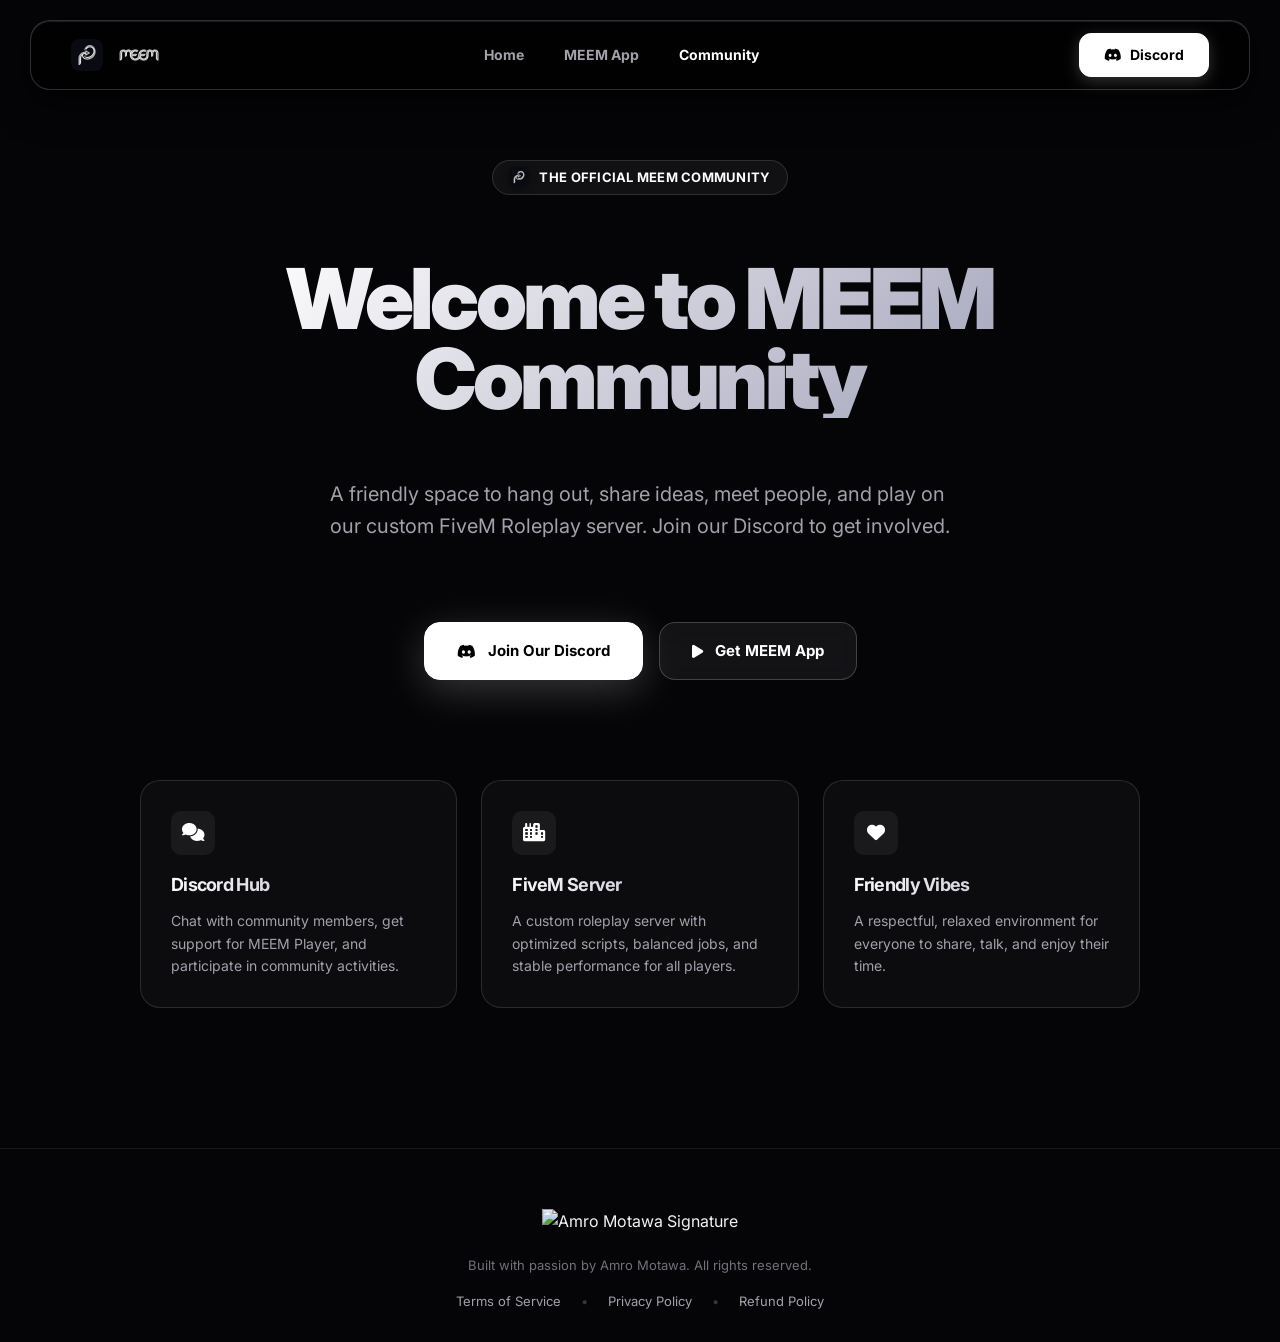
==== community/index.html @ ed381f03 "Update landing page: multi-page architecture, simplified app messaging, genuine VIP pricing, and hom" ====
﻿<!DOCTYPE html>
<html lang="en">
<head>
  <meta charset="UTF-8">
  <meta name="viewport" content="width=device-width, initial-scale=1.0">
  <title>MEEM Community — Discord & FiveM Server</title>
  <meta name="description" content="Official MEEM Community by Amro Motawa. Join our Discord server to connect, hang out, and play on our custom FiveM roleplay server.">
  <meta name="robots" content="index, follow">
  <link rel="canonical" href="https://meem.net/community/">

  <!-- Fonts & Icons -->
  <link rel="preconnect" href="https://fonts.googleapis.com">
  <link rel="preconnect" href="https://fonts.gstatic.com" crossorigin>
  <link href="https://fonts.googleapis.com/css2?family=Inter:wght@400;500;600;700;800;900&display=swap" rel="stylesheet">
  <link rel="stylesheet" href="https://cdnjs.cloudflare.com/ajax/libs/font-awesome/6.4.0/css/all.min.css">
  <link rel="icon" type="image/x-icon" href="../imgs/favicon.ico">
  <link rel="stylesheet" href="../style.css">
</head>
<body>

  

  <!-- Navigation Bar -->
  <nav class="main-nav">
    <div class="container nav-container">
      <div class="nav-brand" style="cursor: pointer;" onclick="window.location.href='../'">
        <img src="../imgs/appicon.png" alt="MEEM Logo" class="nav-logo">
        <img src="../imgs/MEEM.png" alt="MEEM" class="nav-brand-text-logo">
      </div>
      <div class="nav-links">
        <a href="../">Home</a>
        <a href="../player/">MEEM App</a>
        <a href="./" style="color: #ffffff;">Community</a>
      </div>
      <div class="nav-auth">
        <a href="https://discord.gg/" target="_blank" class="btn-nav-primary" style="text-decoration: none; display: inline-flex; align-items: center; gap: 8px;">
          <i class="fa-brands fa-discord"></i> Discord
        </a>
      </div>
    </div>
  </nav>

  <!-- Hero Section -->
  <section class="hero" style="padding: 160px 0 60px; text-align: center;">
    <div class="container hero-container" style="display: flex; flex-direction: column; align-items: center; justify-content: center;">
      <div class="app-badge" style="margin-bottom: 24px;">
        <img src="../imgs/appicon.png" alt="MEEM Logo" class="badge-icon">
        <span>THE OFFICIAL MEEM COMMUNITY</span>
      </div>
      <h1 class="hero-title" style="max-width: 800px; margin-bottom: 20px;">
        Welcome to MEEM Community
      </h1>
      <p class="hero-subtitle" style="max-width: 620px; margin-bottom: 40px;">
        A friendly space to hang out, share ideas, meet people, and play on our custom FiveM Roleplay server. Join our Discord to get involved.
      </p>

      <div style="display: flex; gap: 16px; justify-content: center; flex-wrap: wrap; margin-bottom: 60px;">
        <a href="https://discord.gg/" target="_blank" class="btn btn-primary" style="text-decoration: none; padding: 16px 32px; font-size: 15px;">
          <i class="fa-brands fa-discord"></i> Join Our Discord
        </a>
        <a href="../player/" class="btn btn-secondary" style="text-decoration: none; padding: 16px 32px; font-size: 15px; background: rgba(255,255,255,0.06); border: 1px solid rgba(255,255,255,0.2); color: #fff;">
          <i class="fa-solid fa-play"></i> Get MEEM App
        </a>
      </div>

      <!-- Feature Cards -->
      <div style="display: grid; grid-template-columns: repeat(auto-fit, minmax(280px, 1fr)); gap: 24px; width: 100%; max-width: 1000px; text-align: left;">
        
        <div style="background: rgba(255, 255, 255, 0.03); border: 1px solid rgba(255, 255, 255, 0.12); border-radius: 20px; padding: 30px;">
          <div style="width: 44px; height: 44px; border-radius: 10px; background: rgba(255,255,255,0.06); display: flex; align-items: center; justify-content: center; font-size: 18px; color: #fff; margin-bottom: 16px;">
            <i class="fa-solid fa-comments"></i>
          </div>
          <h3 style="font-size: 18px; font-weight: 700; color: #fff; margin-bottom: 10px;">Discord Hub</h3>
          <p style="font-size: 14px; color: #a1a1aa; line-height: 1.6;">
            Chat with community members, get support for MEEM Player, and participate in community activities.
          </p>
        </div>

        <div style="background: rgba(255, 255, 255, 0.03); border: 1px solid rgba(255, 255, 255, 0.12); border-radius: 20px; padding: 30px;">
          <div style="width: 44px; height: 44px; border-radius: 10px; background: rgba(255,255,255,0.06); display: flex; align-items: center; justify-content: center; font-size: 18px; color: #fff; margin-bottom: 16px;">
            <i class="fa-solid fa-city"></i>
          </div>
          <h3 style="font-size: 18px; font-weight: 700; color: #fff; margin-bottom: 10px;">FiveM Server</h3>
          <p style="font-size: 14px; color: #a1a1aa; line-height: 1.6;">
            A custom roleplay server with optimized scripts, balanced jobs, and stable performance for all players.
          </p>
        </div>

        <div style="background: rgba(255, 255, 255, 0.03); border: 1px solid rgba(255, 255, 255, 0.12); border-radius: 20px; padding: 30px;">
          <div style="width: 44px; height: 44px; border-radius: 10px; background: rgba(255,255,255,0.06); display: flex; align-items: center; justify-content: center; font-size: 18px; color: #fff; margin-bottom: 16px;">
            <i class="fa-solid fa-heart"></i>
          </div>
          <h3 style="font-size: 18px; font-weight: 700; color: #fff; margin-bottom: 10px;">Friendly Vibes</h3>
          <p style="font-size: 14px; color: #a1a1aa; line-height: 1.6;">
            A respectful, relaxed environment for everyone to share, talk, and enjoy their time.
          </p>
        </div>

      </div>
    </div>
  </section>

  <!-- Footer -->
  <footer style="margin-top: 80px; padding: 60px 0 30px; border-top: 1px solid rgba(255,255,255,0.08); text-align: center;">
    <div class="container">
      <img src="../imgs/signature_w.png" alt="Amro Motawa Signature" class="footer-signature" style="height: 95px; opacity: 0.95; margin-bottom: 20px;">
      <p class="copyright" style="font-size: 13px; color: var(--text-muted);">Built with passion by Amro Motawa. All rights reserved.</p>
      <div style="margin-top: 15px; display: flex; justify-content: center; gap: 20px; font-size: 13px; flex-wrap: wrap;">
        <a href="../terms/" style="color: var(--text-secondary); text-decoration: none;">Terms of Service</a>
        <span style="color: rgba(255,255,255,0.2);">•</span>
        <a href="../privacy/" style="color: var(--text-secondary); text-decoration: none;">Privacy Policy</a>
        <span style="color: rgba(255,255,255,0.2);">•</span>
        <a href="../refund/" style="color: var(--text-secondary); text-decoration: none;">Refund Policy</a>
      </div>
    </div>
  </footer>

</body>
</html>
---- style.css ----
:root {
  --font-main: -apple-system, BlinkMacSystemFont, 'Segoe UI', Roboto, 'Inter', Helvetica, Arial, sans-serif;
  --bg-dark: #050508;
  --bg-surface: #0d0d14;
  --accent: #ffffff;
  --accent-secondary: #ffffff;
  --text-primary: #ffffff;
  --text-secondary: #a1a1aa;
  --text-muted: #71717a;
  --glass: rgba(255, 255, 255, 0.035);
  --glass-border: rgba(255, 255, 255, 0.12);
  --radius-lg: 24px;
  --transition-smooth: all 0.5s cubic-bezier(0.16, 1, 0.3, 1);
  --nav-height: 80px;
}

html {
  scroll-behavior: smooth;
}

* {
  margin: 0;
  padding: 0;
  box-sizing: border-box;
  -webkit-font-smoothing: antialiased;
}

body {
  background-color: var(--bg-dark);
  color: var(--text-primary);
  font-family: var(--font-main);
  overflow-x: hidden;
  line-height: 1.6;
}

/* ═══ Navigation ═══ */
.main-nav {
  position: fixed;
  top: 20px;
  left: 50%;
  transform: translateX(-50%);
  width: calc(100% - 60px);
  max-width: 1400px;
  height: 70px;
  z-index: 1000;
  background: rgba(0, 0, 0, 0.7);
  backdrop-filter: blur(25px);
  -webkit-backdrop-filter: blur(25px);
  border: 1px solid rgba(255, 255, 255, 0.18);
  border-radius: 20px;
  box-shadow: 0 10px 40px rgba(0, 0, 0, 0.8), inset 0 1px 0 rgba(255, 255, 255, 0.1);
  transition: var(--transition-smooth);
}

.nav-container {
  height: 100%;
  display: flex;
  align-items: center;
  justify-content: space-between;
  padding: 0 25px;
  width: 100%;
}

.nav-brand {
  display: flex;
  align-items: center;
  gap: 12px;
  font-weight: 900;
  font-size: 20px;
  letter-spacing: -0.02em;
  cursor: pointer;
}

.nav-brand span {
  background: linear-gradient(135deg, #fff 0%, #a1a1aa 100%);
  -webkit-background-clip: text;
  background-clip: text;
  -webkit-text-fill-color: transparent;
}

.nav-logo {
  height: 32px;
  width: 32px;
  border-radius: 8px;
  box-shadow: 0 4px 10px rgba(0, 0, 0, 0.3);
}

.nav-brand-text-logo {
  height: 48px;
  width: auto;
  object-fit: contain;
  display: block;
}

.nav-links {
  display: flex;
  gap: 40px;
}

.nav-links a {
  text-decoration: none;
  color: var(--text-secondary);
  font-size: 14px;
  font-weight: 700;
  transition: var(--transition-smooth);
  position: relative;
}

.nav-links a:hover {
  color: #fff;
}

.nav-links a::after {
  content: '';
  position: absolute;
  bottom: -6px;
  left: 50%;
  width: 0;
  height: 2px;
  background: var(--accent-secondary);
  transition: var(--transition-smooth);
  border-radius: 2px;
  transform: translateX(-50%);
}

.nav-links a:hover::after {
  width: 20px;
}

.btn-nav-primary {
  background: #ffffff;
  color: #000000;
  padding: 10px 24px;
  border-radius: 12px;
  border: 1.5px solid #ffffff;
  text-decoration: none;
  font-size: 14px;
  font-weight: 700;
  cursor: pointer;
  transition: var(--transition-smooth);
  box-shadow: 0 4px 15px rgba(255, 255, 255, 0.2);
}

.btn-nav-primary:hover {
  background: #f4f4f5;
  transform: translateY(-2px);
  box-shadow: 0 8px 25px rgba(255, 255, 255, 0.35);
}

/* ═══ Ambient Glow & Glassmorphism ═══ */
@keyframes pulseGlow {
  0%, 100% { opacity: 0.18; transform: scale(1); }
  50% { opacity: 0.35; transform: scale(1.05); }
}

.ambient-glow { display: none !important;
  position: absolute;
  border-radius: 9999px;
  filter: blur(100px);
  pointer-events: none;
  animation: pulseGlow 8s ease-in-out infinite;
}

.background-canvas {
  position: fixed;
  top: 0;
  left: 0;
  width: 100%;
  height: 100%;
  z-index: -1;
  overflow: hidden;
  background: var(--bg-dark);
  pointer-events: none;
}

.glass-panel {
  background: rgba(255, 255, 255, 0.035);
  backdrop-filter: blur(24px);
  -webkit-backdrop-filter: blur(24px);
  border: 1px solid rgba(255, 255, 255, 0.12);
}

.glass-panel-heavy {
  background: rgba(13, 13, 20, 0.85);
  backdrop-filter: blur(30px);
  -webkit-backdrop-filter: blur(30px);
  border: 1px solid rgba(255, 255, 255, 0.18);
}

/* ═══ Typography & Shared ═══ */
h1, h2, h3 {
  font-weight: 800;
  letter-spacing: -0.04em;
  background: linear-gradient(135deg, #fff 0%, #a0a0b8 100%);
  -webkit-background-clip: text;
  background-clip: text;
  -webkit-text-fill-color: transparent;
}

.container {
  max-width: 1600px;
  margin: 0 auto;
  padding: 0 40px;
}

/* ═══ Hero Section ═══ */
.hero {
  min-height: auto;
  display: flex;
  align-items: center;
  justify-content: center;
  padding: 160px 0 80px 0;
  position: relative;
  overflow: hidden; /* Prevent horizontal overflow from enlarged mockup */
}

.hero-container {
  display: flex;
  align-items: center;
  gap: 40px;
  width: 100%;
}

.hero-content {
  flex: 1;
  z-index: 10;
  display: flex;
  flex-direction: column;
  align-items: flex-start;
  text-align: left;
  max-width: 720px;
  padding: 0;
}

.hero-title {
  font-size: 84px;
  line-height: 0.95;
  margin-bottom: 24px;
  font-weight: 900;
}

.hero-subtitle {
  font-size: 20px;
  color: var(--text-secondary);
  max-width: 550px;
  margin-bottom: 48px;
  font-weight: 400;
  text-align: left;
}

.hero-visual {
  flex: 1.2;
  position: relative;
  z-index: 10;
  display: block;
}

.hero-actions {
  display: flex;
  gap: 20px;
  flex-wrap: wrap;
  justify-content: flex-start;
}

.app-badge {
  display: inline-flex;
  align-items: center;
  gap: 10px;
  background: rgba(255, 255, 255, 0.05);
  border: 1px solid var(--glass-border);
  padding: 6px 16px;
  border-radius: 100px;
  font-size: 13px;
  font-weight: 700;
  letter-spacing: 0.02em;
  margin-bottom: 30px;
  color: var(--accent);
  text-transform: uppercase;
  transition: var(--transition-smooth);
}

.badge-icon {
  width: 20px;
  height: 20px;
  border-radius: 5px;
  box-shadow: 0 2px 8px rgba(0, 0, 0, 0.4);
}

.app-badge:hover {
  background: rgba(255, 255, 255, 0.06);
  border-color: var(--accent);
}




.hero-actions {
  display: flex;
  gap: 20px;
  flex-wrap: wrap;
}

.btn {
  display: inline-flex;
  align-items: center;
  gap: 12px;
  padding: 18px 36px;
  border-radius: 16px;
  font-weight: 700;
  text-decoration: none;
  transition: var(--transition-smooth);
  font-size: 16px;
  cursor: pointer;
}

.btn-primary {
  background: #ffffff;
  color: #000000;
  border: 1.5px solid #ffffff;
  box-shadow: 0 10px 40px rgba(255, 255, 255, 0.2);
  position: relative;
  overflow: hidden;
}

.btn-primary::after {
  content: '';
  position: absolute;
  top: 0; left: -100%; width: 100%; height: 100%;
  background: linear-gradient(90deg, transparent, rgba(0,0,0,0.1), transparent);
  transition: 0.5s;
}

.btn-primary:hover::after {
  left: 100%;
}

.btn-primary:hover {
  transform: translateY(-5px);
  box-shadow: 0 15px 50px rgba(255, 255, 255, 0.35);
  background: #f4f4f5;
  color: #000000;
}

.btn-secondary {
  background: rgba(255, 255, 255, 0.04);
  border: 1px solid rgba(255, 255, 255, 0.25);
  color: #ffffff;
  backdrop-filter: blur(10px);
}

.btn-secondary:hover {
  background: rgba(255, 255, 255, 0.12);
  border-color: rgba(255, 255, 255, 0.4);
  transform: translateY(-5px);
}

.hero-visual {
  flex: 1.2;
  position: relative;
  display: flex;
  justify-content: flex-end;
  perspective: 2000px;
}

/* Place the visual (screenshot) on the left while keeping text centered */
.hero-visual {
  position: relative;
  left: auto;
  top: auto;
  transform: none;
  width: 100%;
  max-width: 900px;
  display: block;
  margin: 0 auto;
  pointer-events: auto;
  z-index: 6;
}

.dashboard-showcase {
  pointer-events: auto; /* re-enable interactions on the actual showcase */
}

.hero-img-wrap {
  position: relative;
  width: 100%;
  display: flex;
  justify-content: flex-end;
  animation: heroSlideIn 1.2s cubic-bezier(0.16, 1, 0.3, 1) forwards;
}

@keyframes heroSlideIn {
  from { opacity: 0; transform: translateX(100px); }
  to { opacity: 1; transform: translateX(0); }
}

/* ═══ Shimmer & Glow Animations ═══ */
@keyframes shimmer {
  0% { transform: translateX(-100%) rotate(30deg); }
  100% { transform: translateX(200%) rotate(30deg); }
}

/* ═══ Dashboard Showcase ═══ */
.dashboard-showcase {
  position: relative;
  width: 100%;
  max-width: 900px;
  margin: 0 auto;
  z-index: 6;
  animation: heroSlideIn 1.2s cubic-bezier(0.16, 1, 0.3, 1) forwards;
}

.showcase-screen {
  max-width: 100%;
  width: 100%;
  z-index: 4; /* ensure the image sits behind text */
}

.showcase-glow { display: none !important;
  position: absolute;
  top: 10%; left: 15%; width: 70%; height: 70%;
  background: radial-gradient(circle, rgba(255, 255, 255, 0.12) 0%, rgba(255, 255, 255, 0.03) 60%, transparent 100%);
  filter: blur(60px);
  z-index: 1;
  pointer-events: none;
  animation: glowPulse 4s infinite alternate;
}

.showcase-screen {
  position: relative;
  z-index: 5;
  transform: perspective(2000px) rotateY(-16deg) rotateX(5deg) rotateZ(1deg);
  transform-style: preserve-3d;
  border-radius: 16px;
  border: 1px solid rgba(255, 255, 255, 0.2);
  box-shadow: 0 30px 80px rgba(0,0,0,0.9), 0 0 40px rgba(255, 255, 255, 0.1);
  background: #000;
  transition: transform 0.5s ease, box-shadow 0.5s ease;
  overflow: hidden;
}

.dashboard-showcase:hover .showcase-screen {
  transform: perspective(2000px) rotateY(-8deg) rotateX(3deg) rotateZ(0.5deg);
  box-shadow: 0 30px 90px rgba(0,0,0,0.95), 0 0 60px rgba(255, 255, 255, 0.18);
}

.app-screenshot {
  width: 100%;
  height: auto;
  display: block;
  filter: brightness(0.95);
}

.screen-reflection {
  position: absolute;
  top: 0; left: 0; right: 0; bottom: 0;
  background: linear-gradient(135deg, rgba(255,255,255,0.15) 0%, rgba(255,255,255,0.02) 40%, transparent 60%);
  pointer-events: none;
}

.floating-panel {
  position: absolute;
  background: rgba(10, 10, 10, 0.75);
  backdrop-filter: blur(20px);
  -webkit-backdrop-filter: blur(20px);
  border: 1px solid rgba(255,255,255,0.18);
  padding: 12px 18px;
  border-radius: 14px;
  box-shadow: 0 15px 35px rgba(0,0,0,0.6);
  display: flex;
  align-items: center;
  gap: 12px;
  z-index: 20;
  animation: float-slow 6s infinite alternate;
  transition: all 0.3s cubic-bezier(0.16, 1, 0.3, 1);
}

.panel-left-1 { top: 10%; left: -12%; animation-delay: 0s; }
.panel-left-2 { top: 40%; left: -16%; animation-delay: -2s; }
.panel-left-3 { top: 70%; left: -12%; animation-delay: -4s; }

.panel-right-1 { top: 10%; right: -12%; animation-delay: -1s; }
.panel-right-2 { top: 40%; right: -16%; animation-delay: -3s; }
.panel-right-3 { top: 70%; right: -12%; animation-delay: -5s; }

.floating-panel:hover {
  background: rgba(15, 15, 15, 0.9);
  border-color: var(--accent);
  transform: translateY(-5px) scale(1.03);
  box-shadow: 0 20px 45px rgba(0,0,0,0.7), 0 0 15px rgba(255, 255, 255, 0.2);
  z-index: 30;
}

.panel-icon {
  width: 36px;
  height: 36px;
  border-radius: 8px;
  display: flex;
  align-items: center;
  justify-content: center;
  background: rgba(255, 255, 255, 0.1);
  color: var(--accent);
  font-size: 16px;
}

.icon-vault { background: rgba(239, 68, 68, 0.15); color: #f87171; }
.icon-trakt { background: rgba(236, 72, 153, 0.15); color: #f472b6; }
.icon-download { background: rgba(34, 197, 94, 0.15); color: #4ade80; }

.panel-info { display: flex; flex-direction: column; gap: 2px; }
.panel-title { font-size: 9px; font-weight: 800; color: var(--text-secondary); text-transform: uppercase; letter-spacing: 0.08em; }
.panel-status { font-size: 13px; font-weight: 700; color: #fff; white-space: nowrap; display: flex; align-items: center; gap: 6px; }

.status-active { color: #4ade80; }

.pulse-dot {
  width: 8px;
  height: 8px;
  border-radius: 50%;
  background: #4ade80;
  box-shadow: 0 0 8px #4ade80;
  animation: dotPulse 1.5s infinite alternate;
}

@keyframes float-slow {
  0% { transform: translateY(0); }
  100% { transform: translateY(-12px); }
}

@keyframes dotPulse {
  0% { opacity: 0.6; }
  100% { opacity: 1; transform: scale(1.1); }
}

@keyframes glowPulse {
  0% { opacity: 0.4; transform: scale(0.95); }
  100% { opacity: 0.6; transform: scale(1.05); }
}

/* ═══ Features Section ═══ */
.features {
  padding: 80px 0 100px;
  position: relative;
}

.section-header {
  text-align: center;
  margin-bottom: 60px;
}

.section-title {
  font-size: 48px;
  margin-bottom: 16px;
}

.section-desc {
  font-size: 18px;
  color: var(--text-secondary);
  max-width: 700px;
  margin: 0 auto;
}

.features-grid {
  display: grid;
  grid-template-columns: repeat(auto-fill, minmax(280px, 1fr));
  gap: 20px;
}

.feature-card {
  background: var(--bg-surface);
  border: 1px solid var(--glass-border);
  padding: 24px;
  border-radius: 18px;
  transition: opacity 0.2s ease-out, transform 0.25s ease, background 0.3s ease, border-color 0.3s ease, box-shadow 0.3s ease;
  position: relative;
  overflow: hidden;
  display: flex;
  flex-direction: column;
  height: 100%;
  
  /* Driven by Javascript scroll position */
  opacity: var(--scroll-ratio, 0);
  transform: translateY(calc((1 - var(--scroll-ratio, 0)) * 40px)) scale(calc(0.96 + var(--scroll-ratio, 0) * 0.04));
}

.feature-card:hover {
  background: rgba(255, 255, 255, 0.05);
  border-color: rgba(255, 255, 255, 0.35);
  box-shadow: 0 10px 30px rgba(0, 0, 0, 0.6), 0 0 20px rgba(255, 255, 255, 0.08);
  transform: translateY(-6px) scale(1.01) !important;
}

.feature-icon {
  width: 48px;
  height: 48px;
  background: rgba(255, 255, 255, 0.08);
  border: 1px solid rgba(255, 255, 255, 0.15);
  border-radius: 12px;
  display: flex;
  align-items: center;
  justify-content: center;
  margin-bottom: 16px;
  color: #ffffff;
  font-size: 20px;
  transition: var(--transition-smooth);
}

.feature-card:hover .feature-icon {
  background: #ffffff;
  color: #000000;
  border-color: #ffffff;
  transform: scale(1.08) rotate(4deg);
  box-shadow: 0 4px 15px rgba(255, 255, 255, 0.3);
}

.feature-tag {
  display: inline-block;
  font-size: 11px;
  font-weight: 700;
  color: #ffffff;
  background: rgba(255, 255, 255, 0.08);
  padding: 3px 10px;
  border-radius: 100px;
  margin-bottom: 12px;
  width: fit-content;
  border: 1px solid rgba(255, 255, 255, 0.15);
  text-transform: uppercase;
  letter-spacing: 0.04em;
}

.feature-title {
  font-size: 18px;
  font-weight: 800;
  margin-bottom: 8px;
}

.feature-text {
  color: var(--text-secondary);
  font-size: 14px;
  line-height: 1.55;
  flex: 1;
}

.feature-list {
  list-style: none;
  margin-top: 14px;
}

.feature-list li {
  display: flex;
  align-items: center;
  gap: 8px;
  margin-bottom: 6px;
  font-size: 13px;
  color: var(--text-secondary);
}

.feature-list li::before {
  content: '✓';
  color: var(--accent);
  font-weight: bold;
}

/* ═══ Footer ═══ */
footer {
  padding: 60px 0;
  border-top: 1px solid var(--glass-border);
  text-align: center;
}

.footer-signature {
  height: 100px;
  width: auto;
  margin-bottom: 20px;
  opacity: 0.92;
  transition: opacity 0.3s ease, transform 0.3s ease;
  filter: brightness(1);
}

.footer-signature:hover {
  opacity: 1;
  transform: scale(1.04);
}


.copyright {
  font-size: 14px;
  color: var(--text-muted);
}

/* ═══ Mobile Responsive ═══ */
@media (max-width: 1024px) {
  .hero { padding-top: 100px; text-align: center; }
  .hero-container { flex-direction: column; gap: 40px; }
  .hero-content { order: 1; display: flex; flex-direction: column; align-items: center; }
  .hero-title { font-size: 52px; margin-bottom: 20px; }
  .hero-subtitle { margin: 0 auto 32px; font-size: 18px; }
  .hero-actions { justify-content: center; gap: 16px; width: 100%; max-width: 400px; }
  .btn { width: 100%; justify-content: center; padding: 16px 24px; }
  
  .hero-visual { display: flex; justify-content: center; width: 100%; max-width: 650px; margin: 0 auto; order: 2; position: relative; }
  
  .dashboard-showcase { max-width: 650px; margin: 0 auto; }
  .showcase-screen { transform: none !important; border-radius: 12px; }
  .showcase-glow { display: none !important; top: 5%; left: 5%; width: 90%; height: 90%; }
  .panels-left, .panels-right { display: contents; }
  .floating-panels-container { display: grid; grid-template-columns: repeat(2, 1fr); gap: 15px; margin-top: 30px; width: 100%; }
  .floating-panel { position: static !important; animation: none !important; background: rgba(255, 255, 255, 0.03); border: 1px solid var(--glass-border); justify-content: flex-start; }
  .floating-panel:hover { transform: translateY(-3px); }
}

@media (max-width: 768px) {
  .main-nav {
    width: calc(100% - 30px);
    top: 10px;
    height: 60px;
    border-radius: 16px;
  }
  .nav-container {
    padding: 0 15px;
  }
  .nav-brand {
    font-size: 17px;
    gap: 8px;
  }
  .nav-logo {
    height: 26px;
    width: 26px;
  }
  .nav-links {
    display: none !important;
  }
  .btn-nav-primary {
    padding: 8px 16px;
    font-size: 13px;
  }
  .container { padding: 0 20px; }
  .hero { padding-top: 100px; }
  .hero-title { font-size: 40px; line-height: 1.1; }
  .hero-subtitle { font-size: 16px; margin-bottom: 30px; }
  
  .section-header { margin-bottom: 40px; }
  .section-title { font-size: 28px; }
  .section-desc { font-size: 15px; }
  
  .features { padding: 80px 0; }
  .features-grid { grid-template-columns: 1fr; gap: 20px; }
  .feature-card { padding: 30px 20px; }
  
  
  
  .footer-logo { height: 110px; }
  
  .admin-container {
    grid-template-columns: 1fr;
    gap: 20px;
  }
  .admin-sidebar {
    border-right: none;
    border-bottom: 1px solid var(--glass-border);
    padding-right: 0;
    padding-bottom: 15px;
    flex-direction: row;
    overflow-x: auto;
  }
  .admin-nav-btn {
    white-space: nowrap;
  }
  .admin-grid-layout {
    grid-template-columns: 1fr !important;
  }
}

@media (max-width: 480px) {
  .hero-title { font-size: 32px; }
  .btn { padding: 14px 20px; font-size: 15px; }
  .floating-panels-container { grid-template-columns: 1fr; gap: 10px; }
  .nav-username { display: none; }
  .nav-profile-badge { padding: 4px; background: transparent; border-color: transparent; }
}


/* ═══ Navbar Auth and Branding Extensions ═══ */
.nav-auth {
  display: flex;
  align-items: center;
  gap: 15px;
}
.nav-user-email {
  font-size: 14px;
  color: var(--text-secondary);
  font-weight: 600;
  max-width: 180px;
  overflow: hidden;
  text-overflow: ellipsis;
  white-space: nowrap;
}
.btn-nav-secondary {
  background: rgba(255, 255, 255, 0.05);
  border: 1px solid var(--glass-border);
  color: #fff;
  padding: 10px 20px;
  border-radius: 12px;
  text-decoration: none;
  font-size: 14px;
  font-weight: 600;
  transition: var(--transition-smooth);
}
.btn-nav-secondary:hover {
  background: rgba(255, 255, 255, 0.1);
  transform: translateY(-2px);
}

/* ═══ Auth Modal Overlay & Card ═══ */
.auth-overlay {
  position: fixed;
  top: 0; left: 0; width: 100%; height: 100%;
  background: rgba(0, 0, 0, 0.85);
  z-index: 9999999;
  display: flex;
  align-items: center;
  justify-content: center;
  padding: 20px;
  animation: fadeIn 0.25s cubic-bezier(0.16, 1, 0.3, 1) forwards;
}
.auth-card {
  background: var(--bg-surface);
  border: 1px solid var(--glass-border);
  width: 100%;
  max-width: 450px;
  border-radius: var(--radius-lg);
  padding: 40px;
  box-shadow: 0 40px 100px rgba(0,0,0,0.8);
  position: relative;
  overflow: hidden;
  animation: scaleIn 0.4s cubic-bezier(0.16, 1, 0.3, 1) forwards;
}
.auth-close-btn {
  position: absolute;
  top: 25px; right: 25px;
  background: none; border: none;
  color: var(--text-secondary);
  font-size: 20px;
  cursor: pointer;
  transition: var(--transition-smooth);
}
.auth-close-btn:hover {
  color: #fff;
  transform: rotate(90deg);
}
.auth-brand {
  text-align: center;
  margin-bottom: 30px;
}
.auth-logo {
  width: 50px; height: 50px;
  background: var(--accent);
  color: #fff;
  border-radius: 14px;
  display: inline-flex;
  align-items: center;
  justify-content: center;
  font-size: 20px;
  margin-bottom: 15px;
  box-shadow: 0 8px 25px rgba(99, 102, 241, 0.3);
}
.auth-title {
  font-size: 24px;
  margin-bottom: 8px;
  color: #fff;
  background: none;
  -webkit-text-fill-color: initial;
}
.auth-subtitle {
  font-size: 14px;
  color: var(--text-secondary);
  line-height: 1.5;
}
.auth-tabs {
  display: flex;
  background: rgba(255, 255, 255, 0.03);
  border: 1px solid var(--glass-border);
  padding: 4px;
  border-radius: 12px;
  margin-bottom: 25px;
}
.auth-tab {
  flex: 1;
  background: none; border: none;
  color: var(--text-secondary);
  padding: 10px;
  border-radius: 8px;
  font-weight: 700;
  font-size: 14px;
  cursor: pointer;
  transition: var(--transition-smooth);
}
.auth-tab.active {
  background: #ffffff;
  color: #000000;
  box-shadow: 0 4px 15px rgba(255, 255, 255, 0.2);
}
.auth-field {
  margin-bottom: 20px;
}
.auth-label {
  display: block;
  font-size: 13px;
  color: var(--text-secondary);
  margin-bottom: 8px;
  font-weight: 600;
  text-align: left;
}
.auth-input-wrap {
  position: relative;
}
.auth-input-wrap i {
  position: absolute;
  left: 15px; top: 50%;
  transform: translateY(-50%);
  color: var(--text-muted);
  font-size: 15px;
}
.auth-input {
  width: 100%;
  background: rgba(255,255,255,0.03);
  border: 1px solid var(--glass-border);
  color: #fff;
  padding: 14px 15px 14px 45px;
  border-radius: 12px;
  outline: none;
  font-size: 15px;
  transition: var(--transition-smooth);
}
.auth-input:focus {
  border-color: #ffffff;
  background: rgba(255,255,255,0.06);
  box-shadow: 0 0 15px rgba(255, 255, 255, 0.15);
}
.auth-submit {
  width: 100%;
  background: #ffffff;
  color: #000000;
  border: 1.5px solid #ffffff;
  padding: 16px;
  border-radius: 12px;
  font-weight: 700;
  font-size: 15px;
  cursor: pointer;
  box-shadow: 0 8px 25px rgba(255, 255, 255, 0.2);
  transition: var(--transition-smooth);
  display: flex;
  align-items: center;
  justify-content: center;
  gap: 10px;
}
.auth-submit:hover {
  background: #f4f4f5;
  transform: translateY(-2px);
  box-shadow: 0 12px 30px rgba(255, 255, 255, 0.35);
}
.oauth-btn {
  flex: 1;
  padding: 14px;
  border-radius: 12px;
  font-weight: 700;
  font-size: 14px;
  cursor: pointer;
  display: flex;
  align-items: center;
  justify-content: center;
  gap: 10px;
  transition: var(--transition-smooth);
}
.oauth-google {
  background: #ffffff;
  color: #000000;
  border: 1.5px solid #ffffff;
  box-shadow: 0 4px 15px rgba(255, 255, 255, 0.15);
}
.oauth-google:hover {
  background: #f4f4f5;
  transform: translateY(-2px);
  box-shadow: 0 8px 25px rgba(255, 255, 255, 0.25);
}
.oauth-discord {
  background: rgba(255, 255, 255, 0.06);
  color: #ffffff;
  border: 1px solid rgba(255, 255, 255, 0.2);
}
.oauth-discord:hover {
  background: rgba(255, 255, 255, 0.12);
  border-color: rgba(255, 255, 255, 0.4);
  transform: translateY(-2px);
}
.btn-auth-back {
  width: 100%;
  margin-top: 15px;
  padding: 14px;
  border-radius: 12px;
  background: transparent;
  border: 1px solid rgba(255, 255, 255, 0.2);
  color: var(--text-secondary);
  font-weight: 600;
  font-size: 14px;
  cursor: pointer;
  transition: var(--transition-smooth);
}
.btn-auth-back:hover {
  background: rgba(255, 255, 255, 0.08);
  color: #ffffff;
  border-color: rgba(255, 255, 255, 0.4);
}
.auth-submit:disabled {
  opacity: 0.6;
  cursor: not-allowed;
  transform: none !important;
}
.auth-msg {
  font-size: 13px;
  text-align: center;
  margin-top: 15px;
  padding: 10px;
  border-radius: 8px;
  display: none;
}
.auth-msg.visible {
  display: block;
}
.auth-msg.error {
  background: rgba(239, 68, 68, 0.1);
  border: 1px solid rgba(239, 68, 68, 0.2);
  color: #fca5a5;
}
.auth-msg.success {
  background: rgba(34, 197, 94, 0.1);
  border: 1px solid rgba(34, 197, 94, 0.2);
  color: #bbf7d0;
}
.auth-spinner {
  width: 16px; height: 16px;
  border: 2px solid rgba(255,255,255,0.3);
  border-top-color: #fff;
  border-radius: 50%;
  animation: spin 0.8s infinite linear;
}

@keyframes spin {
  to { transform: rotate(360deg); }
}
@keyframes fadeIn {
  from { opacity: 0; }
  to { opacity: 1; }
}
@keyframes scaleIn {
  from { opacity: 0; transform: scale(0.95); }
  to { opacity: 1; transform: scale(1); }
}

/* ═══ Addons Section ═══ */
.addons-section {
  padding: 120px 0;
}
.addons-grid {
  display: grid;
  grid-template-columns: repeat(auto-fill, minmax(360px, 1fr));
  gap: 30px;
}
.addon-card {
  background: var(--bg-surface);
  border: 1px solid var(--glass-border);
  padding: 30px;
  border-radius: var(--radius-lg);
  transition: var(--transition-smooth);
  display: flex;
  flex-direction: column;
  height: 100%;
}
.addon-card:hover {
  background: rgba(255, 255, 255, 0.05);
  border-color: var(--accent);
  transform: translateY(-8px);
}
.addon-header {
  display: flex;
  gap: 20px;
  align-items: center;
  margin-bottom: 20px;
}
.addon-logo {
  width: 60px; height: 60px;
  border-radius: 12px;
  object-fit: cover;
  background: rgba(255,255,255,0.03);
  border: 1px solid var(--glass-border);
}
.addon-title-wrap {
  flex: 1;
  text-align: left;
}
.addon-name {
  font-size: 20px;
  font-weight: 800;
  color: #fff;
  margin-bottom: 4px;
}
.addon-badge {
  display: inline-block;
  font-size: 11px;
  font-weight: 700;
  background: rgba(255, 255, 255, 0.1);
  color: #ffffff;
  padding: 2px 8px;
  border-radius: 100px;
  text-transform: uppercase;
  border: 1px solid rgba(255, 255, 255, 0.15);
}
.addon-desc {
  color: var(--text-secondary);
  font-size: 14px;
  line-height: 1.6;
  flex: 1;
  margin-bottom: 25px;
  text-align: left;
  overflow-wrap: break-word;
  word-break: break-word;
}
.addon-actions {
  display: flex;
  gap: 10px;
}
.addon-btn {
  flex: 1;
  padding: 12px;
  border-radius: 10px;
  font-weight: 700;
  font-size: 14px;
  text-decoration: none;
  display: flex;
  align-items: center;
  justify-content: center;
  gap: 8px;
  cursor: pointer;
  transition: var(--transition-smooth);
}
.addon-btn-primary {
  background: #ffffff;
  color: #000000;
  border: 1.5px solid #ffffff;
}
.addon-btn-primary:hover {
  background: #f4f4f5;
  box-shadow: 0 4px 15px rgba(255, 255, 255, 0.25);
}
.addon-btn-secondary {
  background: rgba(255,255,255,0.03);
  border: 1px solid var(--glass-border);
  color: #fff;
}
.addon-btn-secondary:hover {
  background: rgba(255,255,255,0.08);
}

/* ═══ Admin Panel Section ═══ */
.admin-panel {
  padding: 120px 0;
}
.admin-container {
  display: grid;
  grid-template-columns: 280px 1fr;
  gap: 40px;
  background: rgba(10, 10, 10, 0.7);
  border: 1px solid var(--glass-border);
  border-radius: var(--radius-lg);
  padding: 30px;
  backdrop-filter: blur(10px);
  -webkit-backdrop-filter: blur(10px);
}
.admin-sidebar {
  display: flex;
  flex-direction: column;
  gap: 10px;
  border-right: 1px solid var(--glass-border);
  padding-right: 20px;
}
.admin-nav-btn {
  background: none; border: none;
  color: var(--text-secondary);
  padding: 14px 20px;
  border-radius: 12px;
  font-weight: 700;
  font-size: 15px;
  text-align: left;
  cursor: pointer;
  display: flex;
  align-items: center;
  gap: 12px;
  transition: var(--transition-smooth);
}
.admin-nav-btn:hover {
  background: rgba(255, 255, 255, 0.05);
  color: #fff;
}
.admin-nav-btn.active {
  background: rgba(255, 255, 255, 0.1);
  color: #ffffff;
  border: 1px solid rgba(255, 255, 255, 0.25);
}
.admin-copy-btn {
  color: #ffffff !important;
  border: 1px dashed rgba(255, 255, 255, 0.3) !important;
  background: rgba(255, 255, 255, 0.05) !important;
  margin-top: 15px;
}
.admin-copy-btn:hover {
  background: rgba(255, 255, 255, 0.12) !important;
  color: #ffffff !important;
  border-color: rgba(255, 255, 255, 0.6) !important;
}
.admin-copy-btn.copied {
  color: #10b981 !important;
  border-color: #10b981 !important;
  background: rgba(16, 185, 129, 0.1) !important;
}
.admin-content {
  flex: 1;
}
.admin-tab-content {
  display: none;
}
.admin-tab-content.active {
  display: block;
}
.admin-card {
  background: rgba(255, 255, 255, 0.01);
  border: 1px solid var(--glass-border);
  border-radius: 16px;
  padding: 30px;
  height: 100%;
}
.admin-table {
  width: 100%;
  border-collapse: collapse;
  text-align: left;
}
.admin-table th {
  font-size: 13px;
  color: var(--text-secondary);
  text-transform: uppercase;
  letter-spacing: 0.5px;
  padding: 15px 20px;
  border-bottom: 1px solid var(--glass-border);
  font-weight: 700;
}
.admin-table td {
  padding: 15px 20px;
  border-bottom: 1px solid rgba(255,255,255,0.03);
  font-size: 14px;
}
.admin-table tbody tr:hover {
  background: rgba(255,255,255,0.01);
}
.table-responsive {
  width: 100%;
  overflow-x: auto;
}
.badge-status {
  display: inline-block;
  padding: 4px 10px;
  border-radius: 100px;
  font-size: 11px;
  font-weight: 700;
  text-transform: uppercase;
}
.badge-status.active {
  background: rgba(34, 197, 94, 0.15);
  color: #4ade80;
}
.badge-status.expired {
  background: rgba(234, 179, 8, 0.15);
  color: #facc15;
}
.badge-status.banned {
  background: rgba(239, 68, 68, 0.15);
  color: #f87171;
}
.btn-table-action {
  background: rgba(255, 255, 255, 0.03);
  border: 1px solid var(--glass-border);
  color: #fff;
  padding: 6px 12px;
  border-radius: 8px;
  font-size: 13px;
  font-weight: 600;
  cursor: pointer;
  margin-right: 5px;
  transition: var(--transition-smooth);
}
.btn-table-action:hover {
  background: rgba(255, 255, 255, 0.08);
}
.btn-table-action.ban-btn {
  border-color: rgba(239, 68, 68, 0.2);
  color: #f87171;
}
.btn-table-action.ban-btn:hover {
  background: rgba(239, 68, 68, 0.1);
}
.admin-addons-item {
  display: flex;
  align-items: center;
  gap: 15px;
  padding: 15px;
  background: rgba(255,255,255,0.02);
  border: 1px solid var(--glass-border);
  border-radius: 12px;
  transition: var(--transition-smooth);
}
.admin-addons-item:hover {
  background: rgba(255,255,255,0.04);
}
.admin-addons-item img {
  width: 45px; height: 45px;
  border-radius: 8px;
  object-fit: cover;
  border: 1px solid var(--glass-border);
}
.admin-addons-info {
  flex: 1;
  text-align: left;
}
.admin-addons-name {
  font-size: 15px;
  font-weight: 700;
  color: #fff;
  margin-bottom: 2px;
}
.admin-addons-url {
  font-size: 12px;
  color: var(--text-muted);
  word-break: break-all;
}
.admin-addons-delete {
  background: rgba(239, 68, 68, 0.1);
  border: 1px solid rgba(239, 68, 68, 0.15);
  color: #fca5a5;
  width: 35px; height: 35px;
  border-radius: 8px;
  display: flex;
  align-items: center;
  justify-content: center;
  cursor: pointer;
  transition: var(--transition-smooth);
}
.admin-addons-delete:hover {
  background: rgba(239, 68, 68, 0.2);
  color: #fff;
}

/* Toast System */
.toast-msg {
  background: rgba(15, 15, 19, 0.9);
  border: 1px solid var(--glass-border);
  color: #fff;
  padding: 16px 24px;
  border-radius: 16px;
  box-shadow: 0 20px 40px rgba(0,0,0,0.5);
  display: flex;
  align-items: center;
  gap: 12px;
  pointer-events: auto;
  min-width: 300px;
  transform: translateY(20px);
  opacity: 0;
  transition: all 0.4s cubic-bezier(0.16, 1, 0.3, 1);
}
.toast-msg.show {
  transform: translateY(0);
  opacity: 1;
}
.toast-icon {
  font-size: 16px;
}
.toast-msg.success { border-color: rgba(34, 197, 94, 0.3); }
.toast-msg.success .toast-icon { color: #4ade80; }
.toast-msg.error { border-color: rgba(239, 68, 68, 0.3); }
.toast-msg.error .toast-icon { color: #f87171; }

/* ═══ User Profile Badge and Dropdown ═══ */
.nav-profile-badge {
  position: relative;
  display: flex;
  align-items: center;
  gap: 10px;
  padding: 6px 14px;
  background: rgba(255, 255, 255, 0.04);
  border: 1px solid rgba(255, 255, 255, 0.08);
  border-radius: 50px;
  cursor: pointer;
  transition: all 0.3s ease;
  user-select: none;
}

.nav-profile-badge:hover {
  background: rgba(255, 255, 255, 0.08);
  border-color: rgba(255, 255, 255, 0.15);
  box-shadow: 0 4px 20px rgba(0, 0, 0, 0.2);
}

.nav-avatar {
  width: 32px;
  height: 32px;
  border-radius: 50%;
  object-fit: cover;
  border: 2px solid #ffffff;
  box-shadow: 0 0 10px rgba(255, 255, 255, 0.3);
}

.nav-username {
  font-size: 14px;
  color: var(--text-primary);
  font-weight: 700;
  max-width: 120px;
  overflow: hidden;
  text-overflow: ellipsis;
  white-space: nowrap;
}

.nav-dropdown-icon {
  font-size: 10px;
  color: var(--text-secondary);
  transition: transform 0.3s ease;
}

.nav-profile-badge.active .nav-dropdown-icon {
  transform: rotate(180deg);
}

.nav-dropdown {
  position: absolute;
  top: calc(100% + 10px);
  right: 0;
  width: 240px;
  background: rgba(10, 10, 10, 0.9);
  backdrop-filter: blur(25px);
  -webkit-backdrop-filter: blur(25px);
  border: 1px solid rgba(255, 255, 255, 0.18);
  border-radius: 16px;
  box-shadow: 0 10px 30px rgba(0, 0, 0, 0.8), inset 0 1px 0 rgba(255, 255, 255, 0.08);
  padding: 8px;
  display: flex;
  flex-direction: column;
  gap: 4px;
  opacity: 0;
  transform: translateY(-10px) scale(0.95);
  pointer-events: none;
  transition: all 0.3s cubic-bezier(0.16, 1, 0.3, 1);
  z-index: 1100;
}

.nav-dropdown.active {
  opacity: 1;
  transform: translateY(0) scale(1);
  pointer-events: auto;
}

.dropdown-header {
  padding: 12px 14px;
  display: flex;
  flex-direction: column;
}

.dropdown-name {
  font-size: 15px;
  font-weight: 700;
  color: var(--text-primary);
}

.dropdown-email {
  font-size: 12px;
  color: var(--text-secondary);
  margin-top: 2px;
  word-break: break-all;
}

.dropdown-divider {
  height: 1px;
  background: rgba(255, 255, 255, 0.08);
  margin: 6px 0;
}

.dropdown-item {
  display: flex;
  align-items: center;
  gap: 12px;
  padding: 10px 14px;
  color: var(--text-secondary);
  text-decoration: none;
  font-size: 14px;
  font-weight: 600;
  border-radius: 10px;
  border: none;
  background: transparent;
  text-align: left;
  cursor: pointer;
  width: 100%;
  transition: all 0.2s ease;
}

.dropdown-item i {
  font-size: 14px;
  width: 18px;
  text-align: center;
}

.dropdown-item:hover {
  background: rgba(255, 255, 255, 0.05);
  color: #fff;
}

.dropdown-item.logout-btn {
  color: #ef4444;
}

.dropdown-item.logout-btn:hover {
  background: rgba(239, 68, 68, 0.1);
  color: #fca5a5;
}

/* ═══ Showcase Screen Overlays & Views ═══ */
.screen-view {
  position: relative;
  width: 100%;
  height: 100%;
}

.screen-overlay {
  position: absolute;
  top: 0; left: 0; width: 100%; height: 100%;
  display: flex;
  align-items: center;
  justify-content: center;
  background: rgba(0, 0, 0, 0.6);
  animation: fadeIn 0.4s ease forwards;
  z-index: 8;
}

.overlay-card {
  background: rgba(10, 10, 10, 0.85);
  backdrop-filter: blur(25px);
  -webkit-backdrop-filter: blur(25px);
  border: 1px solid rgba(255, 255, 255, 0.18);
  border-radius: 16px;
  box-shadow: 0 20px 50px rgba(0, 0, 0, 0.8);
  padding: 24px;
  width: 90%;
  max-width: 320px;
  color: #fff;
  animation: scaleIn 0.3s cubic-bezier(0.16, 1, 0.3, 1) forwards;
}

/* Addons Overlay Card */
.addons-overlay-card .overlay-header {
  display: flex;
  align-items: center;
  gap: 10px;
  font-size: 15px;
  font-weight: 700;
  margin-bottom: 15px;
  border-bottom: 1px solid rgba(255, 255, 255, 0.08);
  padding-bottom: 10px;
}

.addons-overlay-card .overlay-header i {
  color: var(--accent);
}

.addons-overlay-card .overlay-body {
  display: flex;
  flex-direction: column;
  gap: 8px;
}

.addons-overlay-card .overlay-item {
  display: flex;
  align-items: center;
  justify-content: space-between;
  background: rgba(255, 255, 255, 0.03);
  padding: 8px 12px;
  border-radius: 8px;
  font-size: 13px;
  font-weight: 600;
  border: 1px solid rgba(255, 255, 255, 0.05);
}

.badge {
  font-size: 10px;
  font-weight: 800;
  padding: 3px 8px;
  border-radius: 100px;
  text-transform: uppercase;
  letter-spacing: 0.05em;
}
.badge-green { background: rgba(34, 197, 94, 0.15); color: #4ade80; border: 1px solid rgba(34, 197, 94, 0.2); }
.badge-purple { background: rgba(255, 255, 255, 0.15); color: #ffffff; border: 1px solid rgba(255, 255, 255, 0.25); }
.badge-blue { background: rgba(59, 130, 246, 0.15); color: #60a5fa; border: 1px solid rgba(59, 130, 246, 0.2); }

/* Vault Overlay Card */
.vault-overlay-card {
  text-align: center;
}

.vault-overlay-card .lock-icon-wrap {
  width: 50px;
  height: 50px;
  border-radius: 50%;
  background: rgba(239, 68, 68, 0.1);
  border: 1px solid rgba(239, 68, 68, 0.2);
  color: #ef4444;
  display: flex;
  align-items: center;
  justify-content: center;
  font-size: 20px;
  margin: 0 auto 12px;
}

.vault-overlay-card h4 {
  font-size: 16px;
  font-weight: 700;
  margin-bottom: 4px;
}

.vault-overlay-card p {
  font-size: 12px;
  color: var(--text-secondary);
  margin-bottom: 16px;
}

.vault-overlay-card .pin-dots {
  display: flex;
  justify-content: center;
  gap: 12px;
  margin-bottom: 20px;
}

.vault-overlay-card .pin-dots .dot {
  width: 12px;
  height: 12px;
  border-radius: 50%;
  border: 1.5px solid rgba(255, 255, 255, 0.3);
  transition: all 0.2s ease;
}

.vault-overlay-card .pin-dots .dot.filled {
  background: #fff;
  border-color: #fff;
  box-shadow: 0 0 8px #fff;
}

.vault-overlay-card .pin-pad-grid {
  display: grid;
  grid-template-columns: repeat(3, 1fr);
  gap: 8px;
  max-width: 180px;
  margin: 0 auto;
}

.vault-overlay-card .pin-pad-grid span {
  width: 40px;
  height: 40px;
  border-radius: 50%;
  background: rgba(255, 255, 255, 0.03);
  border: 1px solid rgba(255, 255, 255, 0.05);
  display: flex;
  align-items: center;
  justify-content: center;
  font-size: 14px;
  font-weight: 700;
  cursor: pointer;
  transition: all 0.2s ease;
}

.vault-overlay-card .pin-pad-grid span:hover {
  background: rgba(255, 255, 255, 0.1);
  border-color: rgba(255, 255, 255, 0.2);
}

/* Trakt Overlay Card */
.trakt-overlay-card .overlay-header {
  display: flex;
  align-items: center;
  gap: 10px;
  font-size: 15px;
  font-weight: 700;
  margin-bottom: 15px;
  border-bottom: 1px solid rgba(255, 255, 255, 0.08);
  padding-bottom: 10px;
}

.trakt-overlay-card .overlay-header i {
  color: #ec4899;
}

.trakt-stats {
  display: grid;
  grid-template-columns: 1fr 1fr;
  gap: 15px;
  margin-bottom: 15px;
}

.stat-box {
  background: rgba(255, 255, 255, 0.02);
  border: 1px solid rgba(255, 255, 255, 0.04);
  padding: 10px;
  border-radius: 10px;
  text-align: center;
}

.stat-val {
  display: block;
  font-size: 20px;
  font-weight: 800;
  color: #fff;
}

.stat-lbl {
  font-size: 10px;
  color: var(--text-secondary);
  font-weight: 600;
}

.sync-progress-bar {
  height: 6px;
  background: rgba(255, 255, 255, 0.08);
  border-radius: 10px;
  overflow: hidden;
  margin-bottom: 12px;
}

.progress-fill {
  height: 100%;
  background: #ffffff;
  border-radius: 10px;
}

.sync-status-msg {
  font-size: 12px;
  font-weight: 700;
  color: #4ade80;
  display: flex;
  align-items: center;
  justify-content: center;
  gap: 6px;
  margin: 0;
}

/* Floating panel active state style */
.floating-panel.active {
  background: rgba(255, 255, 255, 0.12) !important;
  border-color: #ffffff !important;
  box-shadow: 0 0 20px rgba(255, 255, 255, 0.25) !important;
}

.floating-panel.active .panel-icon {
  background: #ffffff !important;
  color: #000000 !important;
}

/* Phone view styles on the showcase screen */
.showcase-screen.phone-view-active {
  max-width: 300px;
  margin: 0 auto;
  border-radius: 40px;
  border: 4px solid rgba(255, 255, 255, 0.25);
  aspect-ratio: 9 / 19;
  transform: perspective(2000px) rotateY(-10deg) rotateX(4deg) rotateZ(0.5deg);
  box-shadow: 0 20px 60px rgba(0, 0, 0, 0.8), 0 0 30px rgba(255, 255, 255, 0.15);
}

.dashboard-showcase:hover .showcase-screen.phone-view-active {
  transform: perspective(2000px) rotateY(-5deg) rotateX(2deg);
}

.mobile-frame-container {
  width: 100%;
  height: 100%;
  background: #000;
  overflow: hidden;
  position: relative;
}

.mobile-screenshot {
  width: 100%;
  height: 100%;
  object-fit: cover;
  display: block;
}

/* Hide other content only when the auth modal specifically is open */
body.auth-modal-open .main-nav,
body.auth-modal-open .hero,
body.auth-modal-open .features,
body.auth-modal-open .addons-section,
body.auth-modal-open .admin-panel-section {
  opacity: 0;
  pointer-events: none;
  visibility: hidden;
}

.main-nav, .hero, .features, .addons-section, .admin-panel-section {
  transition: opacity 0.5s cubic-bezier(0.16, 1, 0.3, 1), visibility 0.5s cubic-bezier(0.16, 1, 0.3, 1);
}

#auth-modal {
  transition: background-color 0.5s ease, backdrop-filter 0.5s ease;
}

body.auth-modal-open #auth-modal {
  background: transparent !important;
  backdrop-filter: none !important;
  -webkit-backdrop-filter: none !important;
}

body.auth-modal-open #auth-modal .auth-card {
  background: transparent !important;
  border: none !important;
  box-shadow: none !important;
  padding: 10px !important;
}

body.auth-modal-open #auth-modal #auth-close-btn {
  display: none !important;
}

#btn-auth-back:hover {
  background: #ffffff !important;
  color: #050508 !important;
  border-color: #ffffff !important;
}

/* Responsive features layout for wide CTA card slideshow */
.feature-cta-span {
  display: flex;
  flex-direction: column;
  gap: 25px;
}

@media (min-width: 1200px) {
  .features-grid {
    grid-template-columns: repeat(4, 1fr) !important;
  }
  .feature-cta-span {
    grid-column: span 3;
    flex-direction: row !important;
  }

/* ═══ My List Section & Cards ═══ */
.mylist-section {
  min-height: 80vh;
}

.mylist-tab-btn {
  background: rgba(255, 255, 255, 0.04);
  border: 1px solid rgba(255, 255, 255, 0.08);
  color: var(--text-secondary, #94a3b8);
  padding: 10px 20px;
  border-radius: 10px;
  font-size: 0.9rem;
  font-weight: 600;
  cursor: pointer;
  display: inline-flex;
  align-items: center;
  gap: 8px;
  transition: all 0.2s ease;
}

.mylist-tab-btn:hover {
  background: rgba(255, 255, 255, 0.08);
  color: #ffffff;
  border-color: rgba(255, 255, 255, 0.15);
}

.mylist-tab-btn.active {
  background: #ffffff;
  color: #000000;
  border-color: #ffffff;
  box-shadow: 0 4px 14px rgba(255, 255, 255, 0.2);
}

.mylist-tab-pane {
  display: none;
}

.mylist-tab-pane.active {
  display: block;
}

.mylist-grid {
  display: grid;
  grid-template-columns: repeat(auto-fill, minmax(180px, 1fr));
  gap: 20px;
}

.mylist-poster-card {
  position: relative;
  border-radius: 14px;
  overflow: hidden;
  background: rgba(255, 255, 255, 0.03);
  border: 1px solid rgba(255, 255, 255, 0.07);
  aspect-ratio: 2 / 3;
  cursor: pointer;
  transition: transform 0.25s cubic-bezier(0.4, 0, 0.2, 1), box-shadow 0.25s ease, border-color 0.25s ease;
}

.mylist-poster-card:hover {
  transform: translateY(-6px) scale(1.02);
  border-color: rgba(255, 255, 255, 0.3);
  box-shadow: 0 12px 30px rgba(0, 0, 0, 0.6), 0 0 20px rgba(255, 255, 255, 0.1);
}

.mylist-poster-img {
  width: 100%;
  height: 100%;
  object-fit: cover;
  display: block;
}

.mylist-progress-container {
  position: absolute;
  bottom: 0;
  left: 0;
  right: 0;
  height: 4px;
  background: rgba(0, 0, 0, 0.6);
  z-index: 2;
}

.mylist-progress-bar {
  height: 100%;
  background: #ffffff;
  box-shadow: 0 0 8px rgba(255, 255, 255, 0.8);
}

.mylist-poster-overlay {
  position: absolute;
  inset: 0;
  background: linear-gradient(180deg, rgba(0, 0, 0, 0) 40%, rgba(0, 0, 0, 0.9) 100%);
  display: flex;
  flex-direction: column;
  justify-content: flex-end;
  padding: 14px;
  opacity: 0.9;
  transition: opacity 0.2s ease;
}

.mylist-poster-card:hover .mylist-poster-overlay {
  opacity: 1;
  background: linear-gradient(180deg, rgba(0, 0, 0, 0.1) 20%, rgba(0, 0, 0, 0.95) 100%);
}

.mylist-poster-title {
  color: #ffffff;
  font-weight: 700;
  font-size: 0.95rem;
  line-height: 1.25;
  margin-bottom: 4px;
  display: -webkit-box;
  -webkit-line-clamp: 2;
  -webkit-box-orient: vertical;
  overflow: hidden;
}

.mylist-poster-meta {
  color: rgba(255, 255, 255, 0.6);
  font-size: 0.8rem;
  font-weight: 500;
  display: flex;
  align-items: center;
  gap: 6px;
}

.mylist-poster-meta i {
  color: #f5c518;
}

/* ═══ VIP Pricing & Gumroad Section ═══ */
.vip-section {
  padding: 120px 0 100px;
  position: relative;
  text-align: center;
}

.vip-eyebrow {
  display: inline-flex;
  align-items: center;
  gap: 8px;
  padding: 6px 16px;
  border-radius: 9999px;
  font-size: 12px;
  font-weight: 700;
  color: #ffffff;
  background: rgba(255, 255, 255, 0.05);
  border: 1px solid rgba(255, 255, 255, 0.15);
  margin-bottom: 24px;
}

.vip-title {
  font-size: 52px;
  font-weight: 900;
  letter-spacing: -0.03em;
  margin-bottom: 16px;
}

.vip-subtitle {
  font-size: 18px;
  color: var(--text-secondary);
  max-width: 650px;
  margin: 0 auto 60px;
  line-height: 1.6;
}

.pricing-grid {
  display: grid;
  grid-template-columns: repeat(auto-fit, minmax(320px, 1fr));
  gap: 30px;
  max-width: 1000px;
  margin: 0 auto 50px;
  text-align: left;
}

.pricing-card {
  background: rgba(13, 13, 20, 0.7);
  backdrop-filter: blur(25px);
  -webkit-backdrop-filter: blur(25px);
  border: 1px solid rgba(255, 255, 255, 0.12);
  border-radius: 24px;
  padding: 36px 30px;
  display: flex;
  flex-direction: column;
  justify-content: space-between;
  position: relative;
  transition: all 0.3s cubic-bezier(0.16, 1, 0.3, 1);
}

.pricing-card:hover {
  border-color: rgba(255, 255, 255, 0.3);
  transform: translateY(-4px);
  box-shadow: 0 20px 40px rgba(0, 0, 0, 0.6);
}

.pricing-card.featured {
  border: 2px solid rgba(255, 255, 255, 0.45);
  box-shadow: 0 20px 50px rgba(0, 0, 0, 0.8), 0 0 30px rgba(255, 255, 255, 0.08);
}

.pricing-badge {
  position: absolute;
  top: -14px;
  left: 50%;
  transform: translateX(-50%);
  background: #ffffff;
  color: #000000;
  font-size: 11px;
  font-weight: 900;
  letter-spacing: 0.08em;
  text-transform: uppercase;
  padding: 4px 14px;
  border-radius: 9999px;
  box-shadow: 0 4px 15px rgba(255, 255, 255, 0.3);
}

.pricing-plan-name {
  font-size: 14px;
  font-weight: 800;
  text-transform: uppercase;
  letter-spacing: 0.08em;
  color: rgba(255, 255, 255, 0.7);
  margin-bottom: 8px;
}

.pricing-price {
  font-size: 40px;
  font-weight: 900;
  color: #ffffff;
  letter-spacing: -0.03em;
  display: flex;
  align-items: baseline;
  gap: 6px;
  margin-bottom: 6px;
}

.pricing-price span {
  font-size: 15px;
  font-weight: 500;
  color: rgba(255, 255, 255, 0.6);
}

.pricing-subtext {
  font-size: 13px;
  color: rgba(255, 255, 255, 0.45);
  margin-bottom: 28px;
}

.pricing-features {
  list-style: none;
  padding: 0;
  margin: 0 0 36px 0;
  display: flex;
  flex-direction: column;
  gap: 14px;
}

.pricing-features li {
  display: flex;
  align-items: center;
  gap: 10px;
  font-size: 14px;
  color: rgba(255, 255, 255, 0.85);
}

.pricing-features li i {
  color: #ffffff;
  font-size: 13px;
}

.btn-gumroad {
  display: inline-flex;
  align-items: center;
  justify-content: center;
  gap: 10px;
  width: 100%;
  padding: 16px;
  border-radius: 14px;
  font-weight: 800;
  font-size: 15px;
  text-decoration: none;
  cursor: pointer;
  transition: all 0.2s cubic-bezier(0.16, 1, 0.3, 1);
}

.btn-gumroad.primary {
  background: #ffffff;
  color: #000000;
  box-shadow: 0 4px 20px rgba(255, 255, 255, 0.25);
}

.btn-gumroad.primary:hover {
  transform: translateY(-2px);
  box-shadow: 0 8px 30px rgba(255, 255, 255, 0.45);
  background: #fafafa;
}

.btn-gumroad.secondary {
  background: rgba(255, 255, 255, 0.06);
  border: 1px solid rgba(255, 255, 255, 0.2);
  color: #ffffff;
}

.btn-gumroad.secondary:hover {
  background: rgba(255, 255, 255, 0.12);
  border-color: rgba(255, 255, 255, 0.35);
  transform: translateY(-2px);
}

.gumroad-guarantee {
  display: flex;
  align-items: center;
  justify-content: center;
  gap: 20px;
  font-size: 13px;
  color: rgba(255, 255, 255, 0.5);
  flex-wrap: wrap;
}
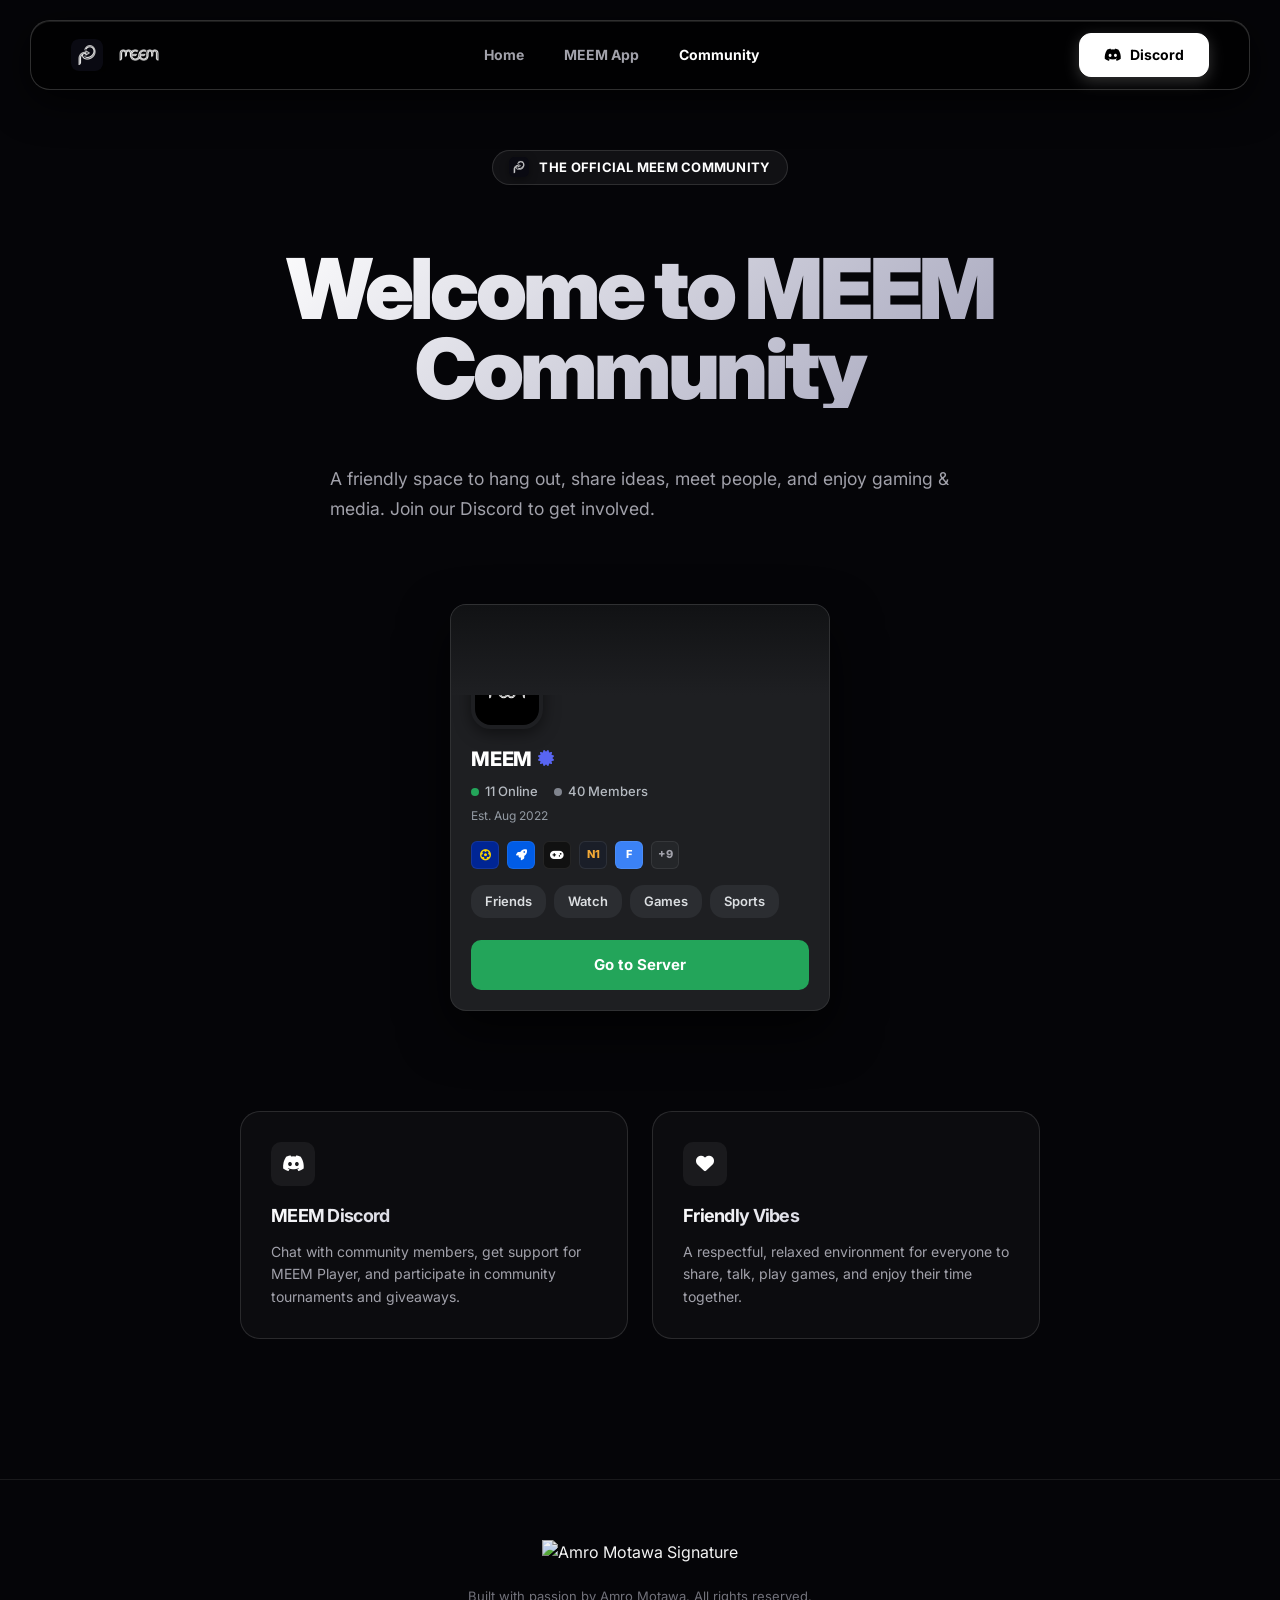
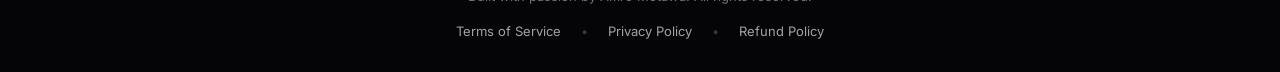
==== commit 4f275ec7: "Fix JS error alerts, fix home wordmark visibility, make navbar mobile responsive, redesign Discord w" ====
--- a/community/index.html
+++ b/community/index.html
@@ -1,10 +1,10 @@
-﻿<!DOCTYPE html>
+<!DOCTYPE html>
 <html lang="en">
 <head>
   <meta charset="UTF-8">
   <meta name="viewport" content="width=device-width, initial-scale=1.0">
-  <title>MEEM Community — Discord & FiveM Server</title>
-  <meta name="description" content="Official MEEM Community by Amro Motawa. Join our Discord server to connect, hang out, and play on our custom FiveM roleplay server.">
+  <title>MEEM Community — Discord</title>
+  <meta name="description" content="Official MEEM Community. Join our Discord server to connect, hang out, and chat with members.">
   <meta name="robots" content="index, follow">
   <link rel="canonical" href="https://meem.net/community/">
 
@@ -17,8 +17,6 @@
   <link rel="stylesheet" href="../style.css">
 </head>
 <body>
-
-  
 
   <!-- Navigation Bar -->
   <nav class="main-nav">
@@ -33,7 +31,7 @@
         <a href="./" style="color: #ffffff;">Community</a>
       </div>
       <div class="nav-auth">
-        <a href="https://discord.gg/" target="_blank" class="btn-nav-primary" style="text-decoration: none; display: inline-flex; align-items: center; gap: 8px;">
+        <a href="https://discord.gg/jC7ZAcxRvA" target="_blank" class="btn-nav-primary" style="text-decoration: none; display: inline-flex; align-items: center; gap: 8px;">
           <i class="fa-brands fa-discord"></i> Discord
         </a>
       </div>
@@ -41,48 +39,70 @@
   </nav>
 
   <!-- Hero Section -->
-  <section class="hero" style="padding: 160px 0 60px; text-align: center;">
+  <section class="hero" style="padding: 150px 0 60px; text-align: center;">
     <div class="container hero-container" style="display: flex; flex-direction: column; align-items: center; justify-content: center;">
       <div class="app-badge" style="margin-bottom: 24px;">
         <img src="../imgs/appicon.png" alt="MEEM Logo" class="badge-icon">
         <span>THE OFFICIAL MEEM COMMUNITY</span>
       </div>
-      <h1 class="hero-title" style="max-width: 800px; margin-bottom: 20px;">
+      <h1 class="hero-title" style="max-width: 800px; margin-bottom: 16px;">
         Welcome to MEEM Community
       </h1>
-      <p class="hero-subtitle" style="max-width: 620px; margin-bottom: 40px;">
-        A friendly space to hang out, share ideas, meet people, and play on our custom FiveM Roleplay server. Join our Discord to get involved.
+      <p class="hero-subtitle" style="max-width: 620px; margin-bottom: 40px; color: #a1a1aa; font-size: 1.1rem; line-height: 1.7;">
+        A friendly space to hang out, share ideas, meet people, and enjoy gaming & media. Join our Discord to get involved.
       </p>
 
-      <div style="display: flex; gap: 16px; justify-content: center; flex-wrap: wrap; margin-bottom: 60px;">
-        <a href="https://discord.gg/" target="_blank" class="btn btn-primary" style="text-decoration: none; padding: 16px 32px; font-size: 15px;">
-          <i class="fa-brands fa-discord"></i> Join Our Discord
-        </a>
-        <a href="../player/" class="btn btn-secondary" style="text-decoration: none; padding: 16px 32px; font-size: 15px; background: rgba(255,255,255,0.06); border: 1px solid rgba(255,255,255,0.2); color: #fff;">
-          <i class="fa-solid fa-play"></i> Get MEEM App
-        </a>
+      <!-- Discord Server Widget (Matching Screenshot) -->
+      <div class="discord-server-widget" style="margin-bottom: 60px;">
+        <div class="discord-widget-banner"></div>
+        <div class="discord-widget-avatar-wrap">
+          <div class="discord-widget-avatar">
+            <img src="../imgs/MEEM.png" alt="MEEM">
+          </div>
+        </div>
+        <div class="discord-widget-body">
+          <div class="discord-widget-header">
+            <h3 class="discord-widget-title">MEEM</h3>
+            <span class="discord-badge-verified" title="Verified"><i class="fa-solid fa-certificate"></i></span>
+          </div>
+          <div class="discord-widget-stats">
+            <span><span class="discord-status-dot online"></span>11 Online</span>
+            <span><span class="discord-status-dot members"></span>40 Members</span>
+          </div>
+          <div class="discord-widget-established">Est. Aug 2022</div>
+          
+          <div class="discord-game-badges">
+            <div class="game-badge-icon efootball" title="eFootball"><i class="fa-solid fa-futbol"></i></div>
+            <div class="game-badge-icon rocket" title="Rocket League"><i class="fa-solid fa-rocket"></i></div>
+            <div class="game-badge-icon fc" title="EA Sports FC"><i class="fa-solid fa-gamepad"></i></div>
+            <div class="game-badge-icon n1" title="N1">N1</div>
+            <div class="game-badge-icon fbook" title="Community">F</div>
+            <div class="game-badge-icon more">+9</div>
+          </div>
+
+          <div class="discord-widget-tags">
+            <span class="discord-tag-pill">Friends</span>
+            <span class="discord-tag-pill">Watch</span>
+            <span class="discord-tag-pill">Games</span>
+            <span class="discord-tag-pill">Sports</span>
+          </div>
+
+          <a href="https://discord.gg/jC7ZAcxRvA" target="_blank" class="btn-discord-join">
+            Go to Server
+          </a>
+        </div>
       </div>
 
-      <!-- Feature Cards -->
-      <div style="display: grid; grid-template-columns: repeat(auto-fit, minmax(280px, 1fr)); gap: 24px; width: 100%; max-width: 1000px; text-align: left;">
+      <!-- Feature Highlights -->
+      <div style="display: grid; grid-template-columns: repeat(auto-fit, minmax(280px, 1fr)); gap: 24px; width: 100%; max-width: 800px; text-align: left;">
         
         <div style="background: rgba(255, 255, 255, 0.03); border: 1px solid rgba(255, 255, 255, 0.12); border-radius: 20px; padding: 30px;">
           <div style="width: 44px; height: 44px; border-radius: 10px; background: rgba(255,255,255,0.06); display: flex; align-items: center; justify-content: center; font-size: 18px; color: #fff; margin-bottom: 16px;">
-            <i class="fa-solid fa-comments"></i>
+            <i class="fa-brands fa-discord"></i>
           </div>
-          <h3 style="font-size: 18px; font-weight: 700; color: #fff; margin-bottom: 10px;">Discord Hub</h3>
+          <h3 style="font-size: 18px; font-weight: 700; color: #fff; margin-bottom: 10px;">MEEM Discord</h3>
           <p style="font-size: 14px; color: #a1a1aa; line-height: 1.6;">
-            Chat with community members, get support for MEEM Player, and participate in community activities.
-          </p>
-        </div>
-
-        <div style="background: rgba(255, 255, 255, 0.03); border: 1px solid rgba(255, 255, 255, 0.12); border-radius: 20px; padding: 30px;">
-          <div style="width: 44px; height: 44px; border-radius: 10px; background: rgba(255,255,255,0.06); display: flex; align-items: center; justify-content: center; font-size: 18px; color: #fff; margin-bottom: 16px;">
-            <i class="fa-solid fa-city"></i>
-          </div>
-          <h3 style="font-size: 18px; font-weight: 700; color: #fff; margin-bottom: 10px;">FiveM Server</h3>
-          <p style="font-size: 14px; color: #a1a1aa; line-height: 1.6;">
-            A custom roleplay server with optimized scripts, balanced jobs, and stable performance for all players.
+            Chat with community members, get support for MEEM Player, and participate in community tournaments and giveaways.
           </p>
         </div>
 
@@ -92,7 +112,7 @@
           </div>
           <h3 style="font-size: 18px; font-weight: 700; color: #fff; margin-bottom: 10px;">Friendly Vibes</h3>
           <p style="font-size: 14px; color: #a1a1aa; line-height: 1.6;">
-            A respectful, relaxed environment for everyone to share, talk, and enjoy their time.
+            A respectful, relaxed environment for everyone to share, talk, play games, and enjoy their time together.
           </p>
         </div>
 
--- a/style.css
+++ b/style.css
@@ -2171,6 +2171,287 @@
   flex-wrap: wrap;
 }
 
-
-
-
+/* ═══ Custom Home Wordmark ═══ */
+.custom-home-wordmark {
+  display: inline-flex !important;
+  align-items: center !important;
+  vertical-align: baseline !important;
+  color: #ffffff !important;
+  -webkit-text-fill-color: #ffffff !important;
+  background: none !important;
+  -webkit-background-clip: initial !important;
+  font-weight: 900 !important;
+  letter-spacing: -0.04em !important;
+}
+
+.home-roof-icon {
+  display: inline-flex !important;
+  align-items: center !important;
+  justify-content: center !important;
+  margin: 0 0.04em !important;
+  vertical-align: middle !important;
+}
+
+.home-roof-icon svg {
+  width: 0.82em !important;
+  height: 0.82em !important;
+  vertical-align: -0.05em !important;
+  fill: none !important;
+  stroke: #ffffff !important;
+  stroke-width: 14 !important;
+  stroke-linejoin: round !important;
+  stroke-linecap: round !important;
+  display: inline-block !important;
+}
+
+.home-roof-icon svg rect {
+  fill: #ffffff !important;
+  stroke: none !important;
+}
+
+/* ═══ Discord Server Card (Official Style) ═══ */
+.discord-server-widget {
+  background: #1e1f22;
+  border: 1px solid rgba(255, 255, 255, 0.08);
+  border-radius: 16px;
+  max-width: 380px;
+  width: 100%;
+  overflow: hidden;
+  box-shadow: 0 20px 50px rgba(0, 0, 0, 0.7);
+  text-align: left;
+  margin: 0 auto;
+}
+
+.discord-widget-banner {
+  height: 90px;
+  background: linear-gradient(180deg, #111214 0%, #1e1f22 100%);
+  position: relative;
+}
+
+.discord-widget-avatar-wrap {
+  padding: 0 20px;
+  margin-top: -38px;
+  display: flex;
+  align-items: flex-end;
+}
+
+.discord-widget-avatar {
+  width: 72px;
+  height: 72px;
+  border-radius: 20px;
+  background: #000000;
+  border: 4px solid #1e1f22;
+  display: flex;
+  align-items: center;
+  justify-content: center;
+  box-shadow: 0 4px 16px rgba(0, 0, 0, 0.5);
+  padding: 10px;
+}
+
+.discord-widget-avatar img {
+  width: 100%;
+  height: auto;
+  object-fit: contain;
+}
+
+.discord-widget-body {
+  padding: 14px 20px 20px;
+}
+
+.discord-widget-header {
+  display: flex;
+  align-items: center;
+  gap: 6px;
+  margin-bottom: 6px;
+}
+
+.discord-widget-title {
+  font-size: 20px;
+  font-weight: 800;
+  color: #ffffff;
+  margin: 0;
+  background: none;
+  -webkit-text-fill-color: initial;
+  letter-spacing: -0.01em;
+}
+
+.discord-badge-verified {
+  color: #5865f2;
+  font-size: 16px;
+}
+
+.discord-widget-stats {
+  display: flex;
+  align-items: center;
+  gap: 16px;
+  font-size: 13px;
+  color: #b5bac1;
+  font-weight: 500;
+  margin-bottom: 4px;
+}
+
+.discord-status-dot {
+  display: inline-block;
+  width: 8px;
+  height: 8px;
+  border-radius: 50%;
+  margin-right: 6px;
+}
+
+.discord-status-dot.online {
+  background: #23a55a;
+}
+
+.discord-status-dot.members {
+  background: #80848e;
+}
+
+.discord-widget-established {
+  font-size: 12px;
+  color: #949ba4;
+  margin-bottom: 16px;
+}
+
+.discord-game-badges {
+  display: flex;
+  align-items: center;
+  gap: 8px;
+  margin-bottom: 16px;
+}
+
+.game-badge-icon {
+  width: 28px;
+  height: 28px;
+  border-radius: 6px;
+  display: flex;
+  align-items: center;
+  justify-content: center;
+  font-size: 11px;
+  font-weight: 800;
+  color: #fff;
+  background: #2b2d31;
+  border: 1px solid rgba(255, 255, 255, 0.08);
+}
+
+.game-badge-icon.efootball {
+  background: #002594;
+  color: #f7d100;
+}
+
+.game-badge-icon.rocket {
+  background: #005ce6;
+}
+
+.game-badge-icon.fc {
+  background: #111;
+}
+
+.game-badge-icon.n1 {
+  background: #1a1e28;
+  color: #f3a936;
+}
+
+.game-badge-icon.fbook {
+  background: #3b82f6;
+}
+
+.game-badge-icon.more {
+  background: #242629;
+  color: #a1a1aa;
+}
+
+.discord-widget-tags {
+  display: flex;
+  flex-wrap: wrap;
+  gap: 8px;
+  margin-bottom: 22px;
+}
+
+.discord-tag-pill {
+  background: #2b2d31;
+  color: #dbdee1;
+  padding: 6px 14px;
+  border-radius: 14px;
+  font-size: 13px;
+  font-weight: 600;
+}
+
+.btn-discord-join {
+  display: flex;
+  align-items: center;
+  justify-content: center;
+  width: 100%;
+  background: #23a55a;
+  color: #ffffff;
+  font-weight: 700;
+  font-size: 15px;
+  padding: 13px;
+  border-radius: 10px;
+  text-decoration: none;
+  transition: background 0.2s cubic-bezier(0.16, 1, 0.3, 1), transform 0.1s;
+}
+
+.btn-discord-join:hover {
+  background: #1f9250;
+  transform: translateY(-1px);
+}
+
+/* ═══ Mobile Responsive Navigation & Elements ═══ */
+@media (max-width: 768px) {
+  .main-nav {
+    top: 10px;
+    width: calc(100% - 16px);
+    height: auto;
+    min-height: 52px;
+    padding: 6px 0;
+    border-radius: 14px;
+  }
+  .nav-container {
+    padding: 0 10px;
+    gap: 8px;
+    justify-content: space-between;
+  }
+  .nav-brand-text-logo {
+    display: none !important;
+  }
+  .nav-brand {
+    gap: 6px;
+    font-size: 16px;
+  }
+  .nav-logo {
+    width: 28px;
+    height: 28px;
+  }
+  .nav-links {
+    display: flex !important;
+    gap: 8px !important;
+  }
+  .nav-links a {
+    font-size: 13px !important;
+    padding: 4px 6px !important;
+  }
+  .btn-nav-primary {
+    padding: 6px 12px !important;
+    font-size: 12px !important;
+    border-radius: 8px !important;
+  }
+  .hero {
+    padding: 110px 0 40px !important;
+  }
+  .hero-cta {
+    flex-direction: column !important;
+    width: 100% !important;
+    max-width: 300px !important;
+    margin-left: auto;
+    margin-right: auto;
+  }
+  .hero-cta .btn {
+    width: 100% !important;
+    justify-content: center !important;
+  }
+}
+
+
+
+
+
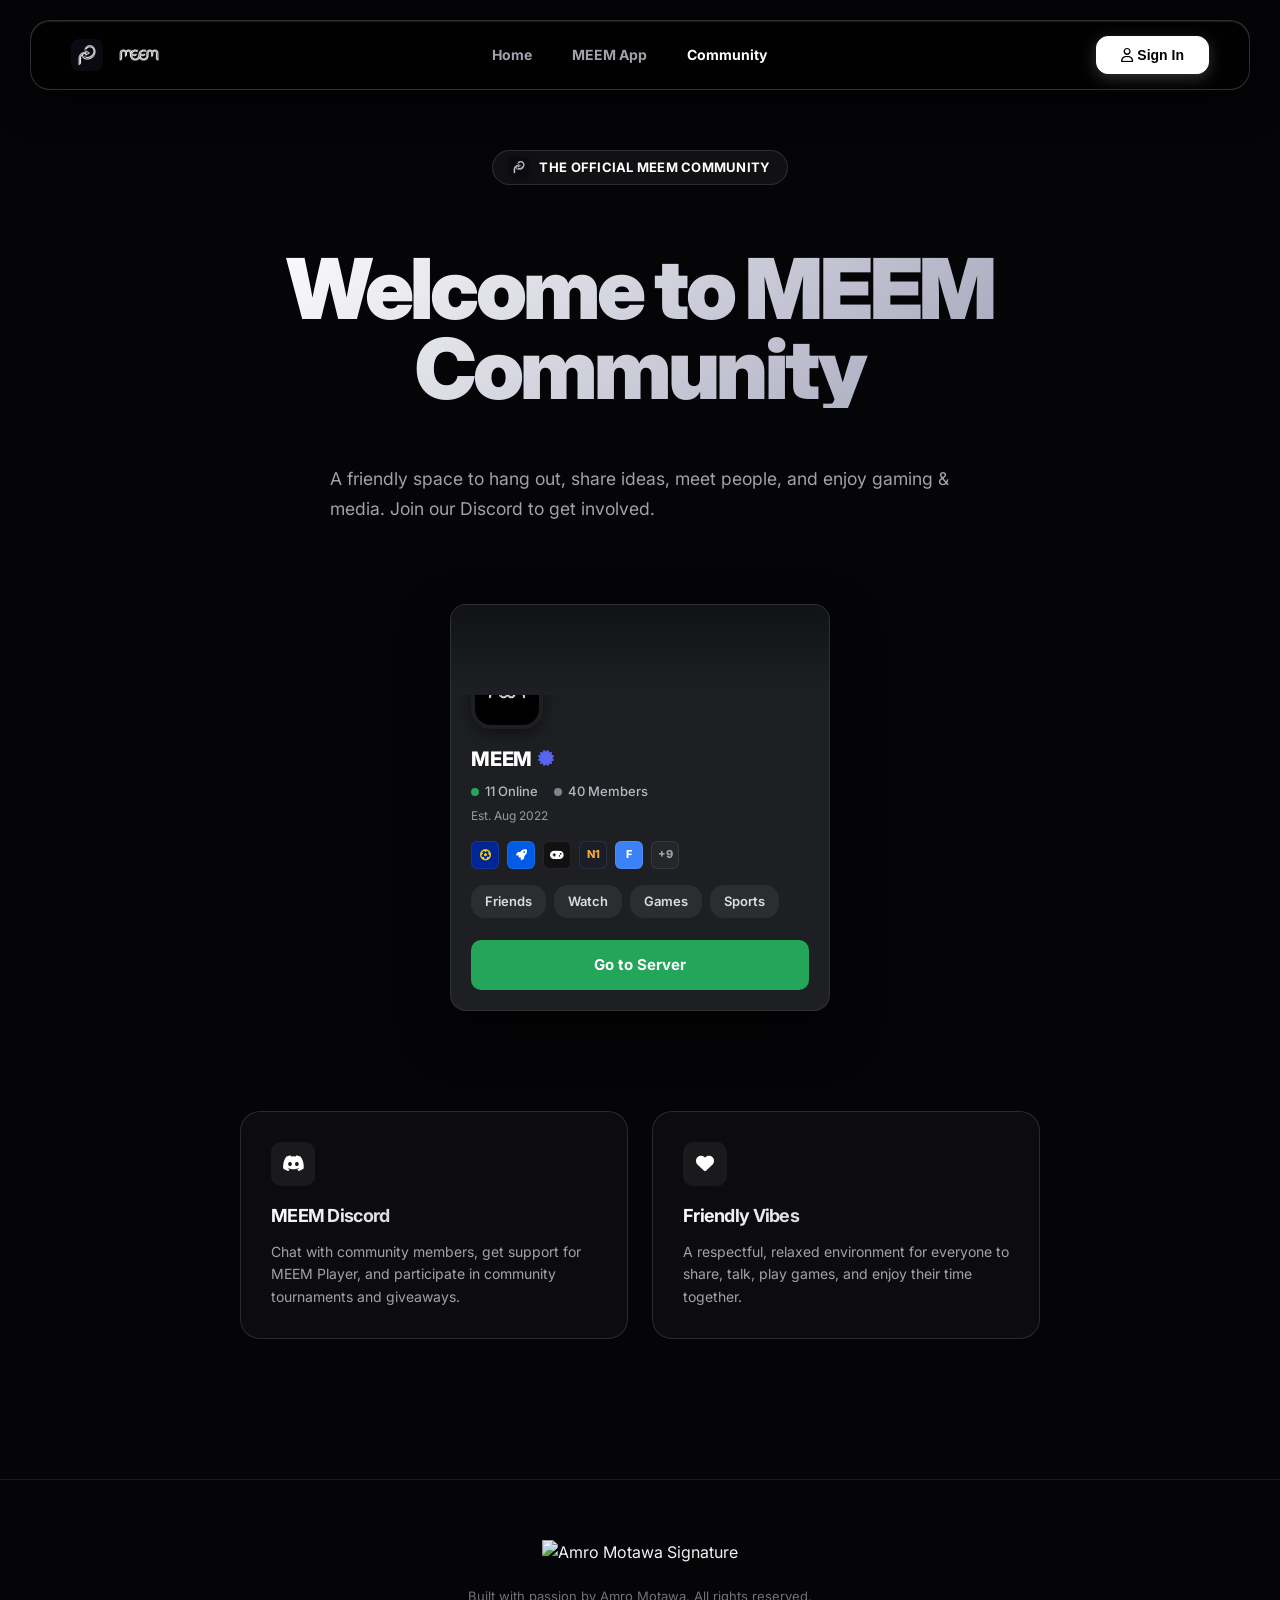
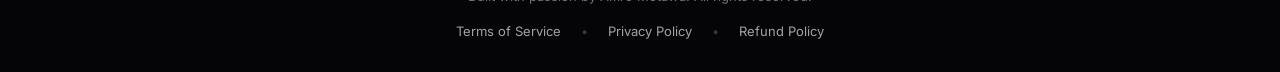
==== commit 4c3ae3f3: "Enable universal user account sync across all pages, remove GitHub button from navbar, and add profi" ====
--- a/community/index.html
+++ b/community/index.html
@@ -15,6 +15,8 @@
   <link rel="stylesheet" href="https://cdnjs.cloudflare.com/ajax/libs/font-awesome/6.4.0/css/all.min.css">
   <link rel="icon" type="image/x-icon" href="../imgs/favicon.ico">
   <link rel="stylesheet" href="../style.css">
+  <!-- Supabase JS Library -->
+  <script src="https://cdn.jsdelivr.net/npm/@supabase/supabase-js@2"></script>
 </head>
 <body>
 
@@ -25,15 +27,16 @@
         <img src="../imgs/appicon.png" alt="MEEM Logo" class="nav-logo">
         <img src="../imgs/MEEM.png" alt="MEEM" class="nav-brand-text-logo">
       </div>
-      <div class="nav-links">
+      <div class="nav-links" id="nav-links">
         <a href="../">Home</a>
         <a href="../player/">MEEM App</a>
         <a href="./" style="color: #ffffff;">Community</a>
-      </div>
-      <div class="nav-auth">
-        <a href="https://discord.gg/jC7ZAcxRvA" target="_blank" class="btn-nav-primary" style="text-decoration: none; display: inline-flex; align-items: center; gap: 8px;">
-          <i class="fa-brands fa-discord"></i> Discord
-        </a>
+        <a href="../player/#mylist-section" id="nav-mylist" style="display: none;">My List</a>
+        <a href="../player/#addons-section" id="nav-addons" style="display: none;">Addons</a>
+        <a href="../player/#admin-panel-section" id="nav-admin" style="display: none;">Admin</a>
+      </div>
+      <div class="nav-auth" id="nav-auth-container">
+        <button class="btn-nav-primary" id="btn-login-nav"><i class="fa-regular fa-user"></i> Sign In</button>
       </div>
     </div>
   </nav>
@@ -135,6 +138,68 @@
     </div>
   </footer>
 
+  <!-- Auth Modal -->
+  <div class="auth-overlay" id="auth-modal" style="display: none;">
+    <div class="auth-card">
+      <button class="auth-close-btn" id="auth-close-btn"><i class="fa-solid fa-times"></i></button>
+      <div class="auth-brand">
+        <img src="../imgs/appicon.png" alt="MEEM Logo" class="auth-logo-img" style="width: 60px; height: 60px; margin-bottom: 15px; border-radius: 12px; box-shadow: 0 8px 24px rgba(255, 255, 255, 0.2);">
+        <h2 class="auth-title" id="auth-modal-title">Welcome to MEEM</h2>
+        <p class="auth-subtitle" id="auth-modal-subtitle">Sign in to sync your library, manage your private vault, and explore addons.</p>
+      </div>
+      <div class="auth-tabs" id="auth-tabs">
+        <button class="auth-tab active" data-mode="login">Sign In</button>
+        <button class="auth-tab" data-mode="register">Create Account</button>
+      </div>
+      <form id="auth-form">
+        <div class="auth-field" id="auth-username-field" style="display: none;">
+          <label class="auth-label" for="auth-username">Username</label>
+          <div class="auth-input-wrap">
+            <i class="fa-regular fa-user"></i>
+            <input type="text" id="auth-username" class="auth-input" placeholder="Your username">
+          </div>
+        </div>
+        <div class="auth-field">
+          <label class="auth-label" for="auth-email">Email</label>
+          <div class="auth-input-wrap">
+            <i class="fa-regular fa-envelope"></i>
+            <input type="email" id="auth-email" class="auth-input" placeholder="you@example.com" required>
+          </div>
+        </div>
+        <div class="auth-field">
+          <label class="auth-label" for="auth-password">Password</label>
+          <div class="auth-input-wrap">
+            <i class="fa-solid fa-lock"></i>
+            <input type="password" id="auth-password" class="auth-input" placeholder="••••••••" required>
+          </div>
+        </div>
+        <button type="submit" class="auth-submit" id="auth-submit-btn">Sign In</button>
+      </form>
+      <form id="auth-otp-form" style="display: none;">
+        <div class="auth-field">
+          <label class="auth-label" for="auth-otp-code">Verification Code</label>
+          <div class="auth-input-wrap">
+            <i class="fa-solid fa-key"></i>
+            <input type="text" id="auth-otp-code" class="auth-input" placeholder="6-digit code" required>
+          </div>
+          <p style="font-size: 12px; color: var(--text-secondary); margin-top: 8px;">Enter the code we sent to your email.</p>
+        </div>
+        <button type="submit" class="auth-submit" id="auth-otp-submit-btn">Verify & Login</button>
+      </form>
+      <div style="margin-top: 15px; border-top: 1px solid var(--glass-border); padding-top: 15px; display: flex; gap: 10px;">
+        <button id="oauth-google" class="oauth-btn oauth-google"><i class="fa-brands fa-google"></i> Google</button>
+        <button id="oauth-discord" class="oauth-btn oauth-discord"><i class="fa-brands fa-discord"></i> Discord</button>
+      </div>
+      <button type="button" id="btn-auth-back" class="btn-auth-back">Back</button>
+      <div class="auth-msg" id="auth-msg"></div>
+    </div>
+  </div>
+
+  <!-- Toast Notification Container -->
+  <div class="toast-container" id="toast-container"></div>
+
+  <!-- Main JavaScript File -->
+  <script src="../script.js"></script>
 </body>
 </html>
 
--- a/style.css
+++ b/style.css
@@ -2451,7 +2451,159 @@
   }
 }
 
-
-
-
-
+/* ═══ User Profile Badge & Dropdown ═══ */
+.nav-profile-badge {
+  position: relative;
+  display: inline-flex;
+  align-items: center;
+  gap: 10px;
+  background: rgba(255, 255, 255, 0.06);
+  border: 1px solid rgba(255, 255, 255, 0.15);
+  border-radius: 12px;
+  padding: 6px 14px 6px 8px;
+  cursor: pointer;
+  transition: all 0.2s cubic-bezier(0.16, 1, 0.3, 1);
+  user-select: none;
+}
+
+.nav-profile-badge:hover,
+.nav-profile-badge.active {
+  background: rgba(255, 255, 255, 0.12);
+  border-color: rgba(255, 255, 255, 0.3);
+}
+
+.nav-avatar {
+  width: 32px;
+  height: 32px;
+  border-radius: 8px;
+  object-fit: cover;
+  background: #000;
+  border: 1px solid rgba(255, 255, 255, 0.2);
+}
+
+.nav-username {
+  font-size: 14px;
+  font-weight: 700;
+  color: #ffffff;
+  max-width: 110px;
+  white-space: nowrap;
+  overflow: hidden;
+  text-overflow: ellipsis;
+}
+
+.nav-dropdown-icon {
+  font-size: 11px;
+  color: #a1a1aa;
+  transition: transform 0.2s;
+}
+
+.nav-profile-badge.active .nav-dropdown-icon {
+  transform: rotate(180deg);
+}
+
+.nav-dropdown {
+  position: absolute;
+  top: calc(100% + 10px);
+  right: 0;
+  min-width: 220px;
+  background: #0d0d14;
+  border: 1px solid rgba(255, 255, 255, 0.15);
+  border-radius: 14px;
+  box-shadow: 0 16px 40px rgba(0, 0, 0, 0.85);
+  padding: 10px;
+  display: none;
+  flex-direction: column;
+  gap: 4px;
+  z-index: 10000;
+  backdrop-filter: blur(20px);
+  -webkit-backdrop-filter: blur(20px);
+}
+
+.nav-dropdown.active {
+  display: flex !important;
+  animation: fadeInDown 0.2s ease-out;
+}
+
+@keyframes fadeInDown {
+  from { opacity: 0; transform: translateY(-8px); }
+  to { opacity: 1; transform: translateY(0); }
+}
+
+.dropdown-header {
+  padding: 8px 10px;
+  display: flex;
+  flex-direction: column;
+}
+
+.dropdown-name {
+  font-weight: 800;
+  font-size: 14px;
+  color: #ffffff;
+}
+
+.dropdown-email {
+  font-size: 12px;
+  color: #71717a;
+  white-space: nowrap;
+  overflow: hidden;
+  text-overflow: ellipsis;
+}
+
+.dropdown-divider {
+  height: 1px;
+  background: rgba(255, 255, 255, 0.08);
+  margin: 6px 0;
+}
+
+.dropdown-item {
+  display: flex;
+  align-items: center;
+  gap: 10px;
+  padding: 9px 12px;
+  color: #d4d4d8;
+  font-size: 13px;
+  font-weight: 600;
+  text-decoration: none;
+  border-radius: 8px;
+  transition: background 0.15s, color 0.15s;
+  background: none;
+  border: none;
+  width: 100%;
+  text-align: left;
+  cursor: pointer;
+}
+
+.dropdown-item i {
+  font-size: 14px;
+  color: #a1a1aa;
+  width: 16px;
+  text-align: center;
+}
+
+.dropdown-item:hover {
+  background: rgba(255, 255, 255, 0.08);
+  color: #ffffff;
+}
+
+.dropdown-item:hover i {
+  color: #ffffff;
+}
+
+.dropdown-item.logout-btn {
+  color: #ef4444;
+}
+
+.dropdown-item.logout-btn i {
+  color: #ef4444;
+}
+
+.dropdown-item.logout-btn:hover {
+  background: rgba(239, 68, 68, 0.15);
+  color: #f87171;
+}
+
+
+
+
+
+
